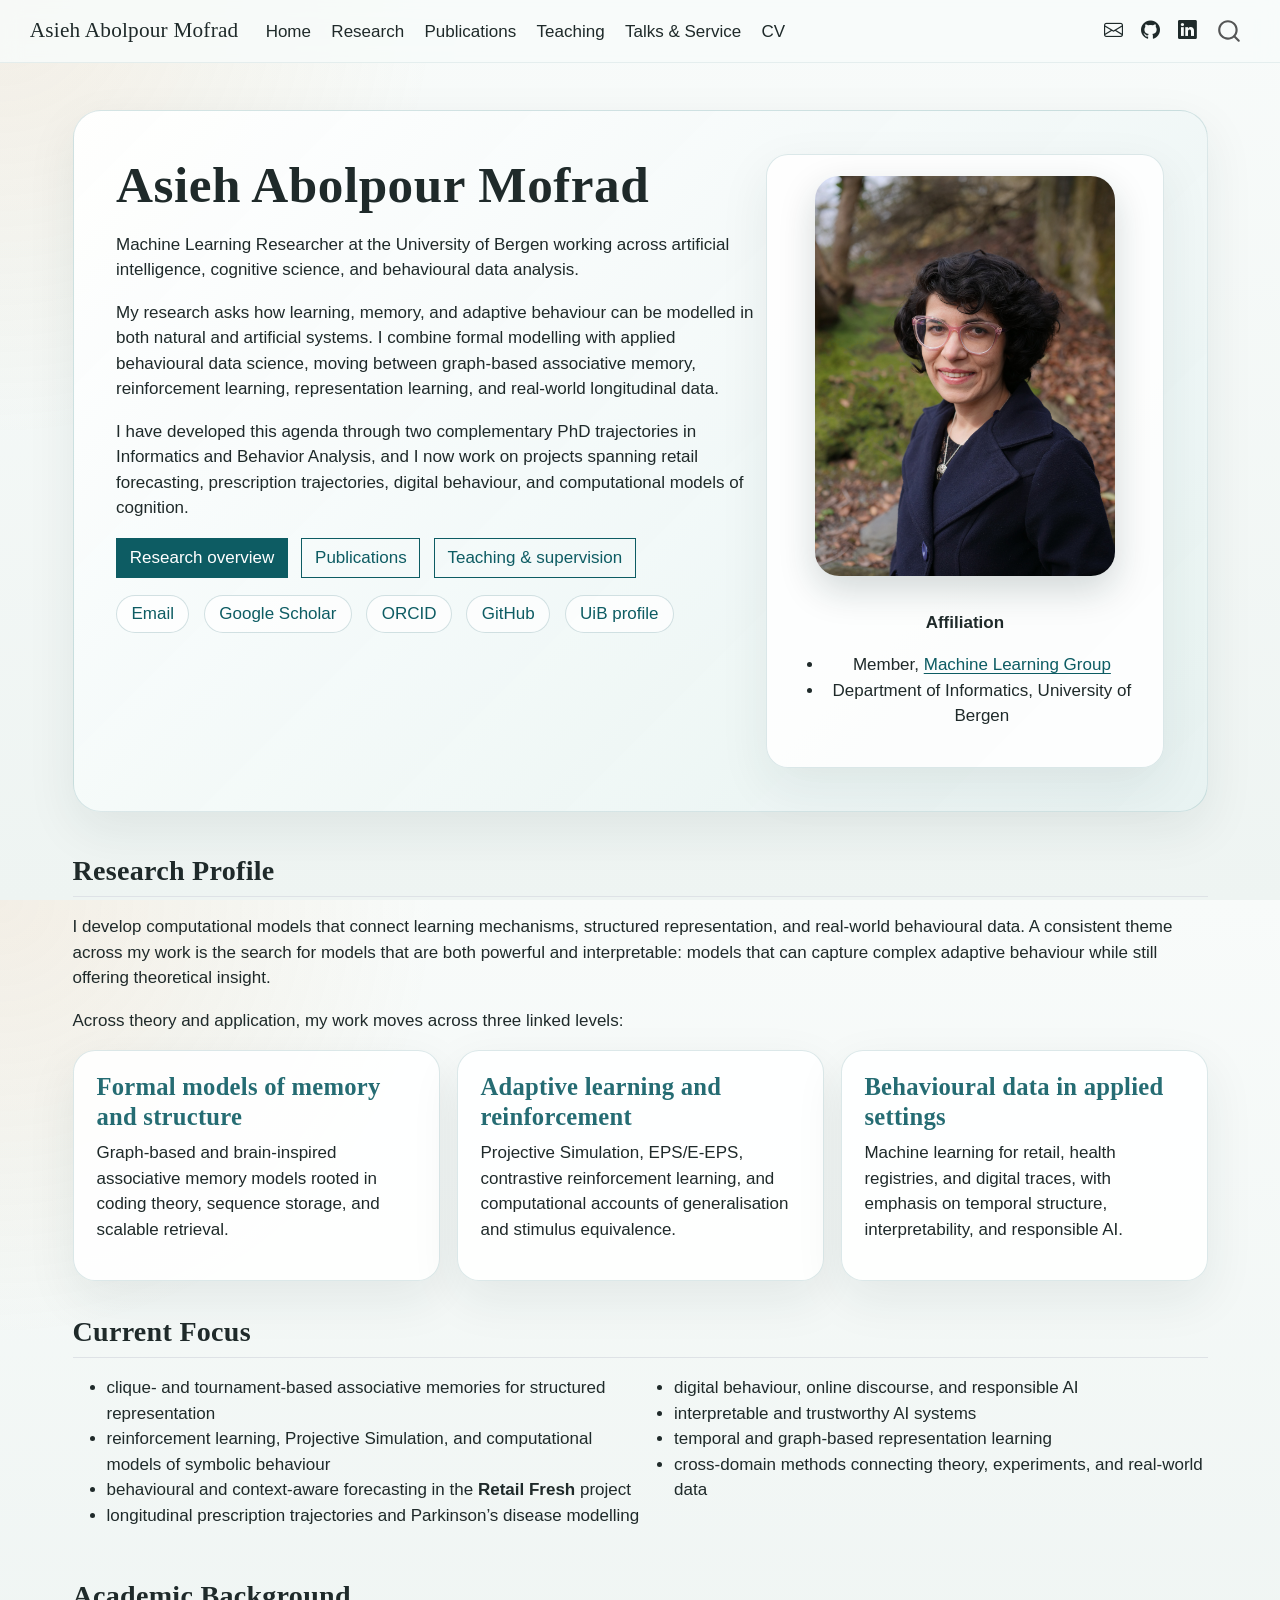
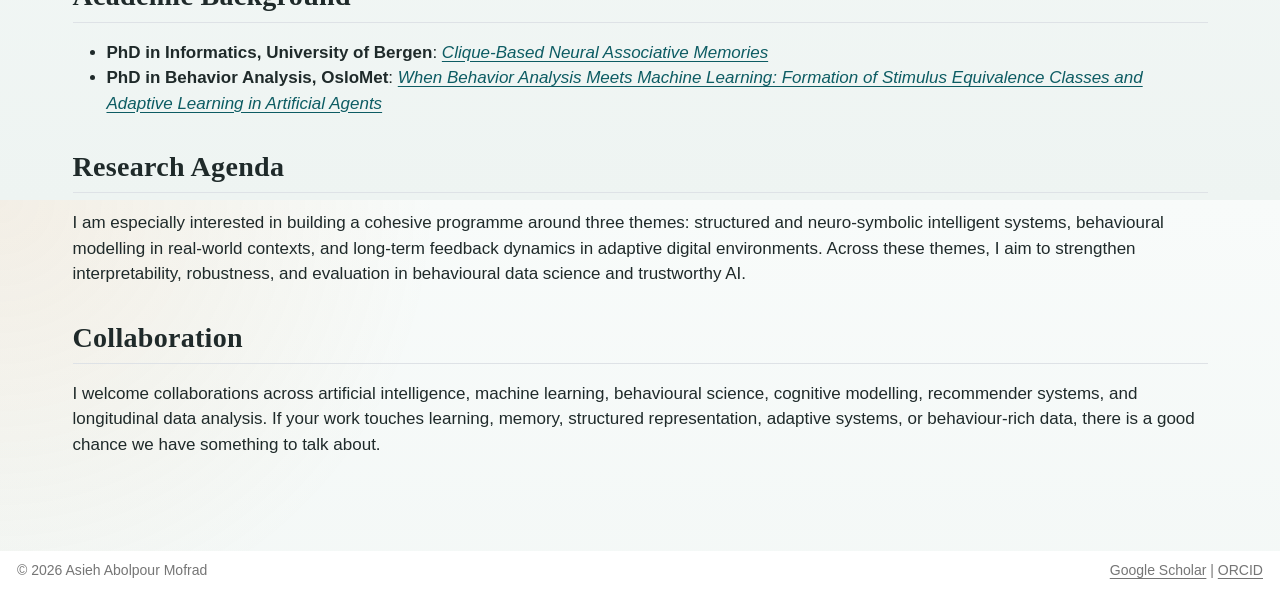
==== docs/index.html @ e73113cb "Initial academic website" ====
<!DOCTYPE html>
<html xmlns="http://www.w3.org/1999/xhtml" lang="en" xml:lang="en"><head>

<meta charset="utf-8">
<meta name="generator" content="quarto-1.6.42">

<meta name="viewport" content="width=device-width, initial-scale=1.0, user-scalable=yes">


<title>Home – Asieh Abolpour Mofrad</title>
<style>
code{white-space: pre-wrap;}
span.smallcaps{font-variant: small-caps;}
div.columns{display: flex; gap: min(4vw, 1.5em);}
div.column{flex: auto; overflow-x: auto;}
div.hanging-indent{margin-left: 1.5em; text-indent: -1.5em;}
ul.task-list{list-style: none;}
ul.task-list li input[type="checkbox"] {
  width: 0.8em;
  margin: 0 0.8em 0.2em -1em; /* quarto-specific, see https://github.com/quarto-dev/quarto-cli/issues/4556 */ 
  vertical-align: middle;
}
</style>


<script src="site_libs/quarto-nav/quarto-nav.js"></script>
<script src="site_libs/clipboard/clipboard.min.js"></script>
<script src="site_libs/quarto-search/autocomplete.umd.js"></script>
<script src="site_libs/quarto-search/fuse.min.js"></script>
<script src="site_libs/quarto-search/quarto-search.js"></script>
<meta name="quarto:offset" content="./">
<script src="site_libs/quarto-html/quarto.js"></script>
<script src="site_libs/quarto-html/popper.min.js"></script>
<script src="site_libs/quarto-html/tippy.umd.min.js"></script>
<script src="site_libs/quarto-html/anchor.min.js"></script>
<link href="site_libs/quarto-html/tippy.css" rel="stylesheet">
<link href="site_libs/quarto-html/quarto-syntax-highlighting-2f5df379a58b258e96c21c0638c20c03.css" rel="stylesheet" id="quarto-text-highlighting-styles">
<script src="site_libs/bootstrap/bootstrap.min.js"></script>
<link href="site_libs/bootstrap/bootstrap-icons.css" rel="stylesheet">
<link href="site_libs/bootstrap/bootstrap-3fe18f0901a84dd8040ed407cdcc5acb.min.css" rel="stylesheet" append-hash="true" id="quarto-bootstrap" data-mode="light">
<script id="quarto-search-options" type="application/json">{
  "location": "navbar",
  "copy-button": false,
  "collapse-after": 3,
  "panel-placement": "end",
  "type": "overlay",
  "limit": 50,
  "keyboard-shortcut": [
    "f",
    "/",
    "s"
  ],
  "show-item-context": false,
  "language": {
    "search-no-results-text": "No results",
    "search-matching-documents-text": "matching documents",
    "search-copy-link-title": "Copy link to search",
    "search-hide-matches-text": "Hide additional matches",
    "search-more-match-text": "more match in this document",
    "search-more-matches-text": "more matches in this document",
    "search-clear-button-title": "Clear",
    "search-text-placeholder": "",
    "search-detached-cancel-button-title": "Cancel",
    "search-submit-button-title": "Submit",
    "search-label": "Search"
  }
}</script>
<style>html{ scroll-behavior: smooth; }</style>


<link rel="stylesheet" href="styles.css">
</head>

<body class="nav-fixed landing-page">

<div id="quarto-search-results"></div>
  <header id="quarto-header" class="headroom fixed-top">
    <nav class="navbar navbar-expand-lg " data-bs-theme="dark">
      <div class="navbar-container container-fluid">
      <div class="navbar-brand-container mx-auto">
    <a class="navbar-brand" href="./index.html">
    <span class="navbar-title">Asieh Abolpour Mofrad</span>
    </a>
  </div>
            <div id="quarto-search" class="" title="Search"></div>
          <button class="navbar-toggler" type="button" data-bs-toggle="collapse" data-bs-target="#navbarCollapse" aria-controls="navbarCollapse" role="menu" aria-expanded="false" aria-label="Toggle navigation" onclick="if (window.quartoToggleHeadroom) { window.quartoToggleHeadroom(); }">
  <span class="navbar-toggler-icon"></span>
</button>
          <div class="collapse navbar-collapse" id="navbarCollapse">
            <ul class="navbar-nav navbar-nav-scroll me-auto">
  <li class="nav-item">
    <a class="nav-link active" href="./index.html" aria-current="page"> 
<span class="menu-text">Home</span></a>
  </li>  
  <li class="nav-item">
    <a class="nav-link" href="./projects.html"> 
<span class="menu-text">Research</span></a>
  </li>  
  <li class="nav-item">
    <a class="nav-link" href="./publications.html"> 
<span class="menu-text">Publications</span></a>
  </li>  
  <li class="nav-item">
    <a class="nav-link" href="./teaching.html"> 
<span class="menu-text">Teaching</span></a>
  </li>  
  <li class="nav-item">
    <a class="nav-link" href="./talks.html"> 
<span class="menu-text">Talks &amp; Service</span></a>
  </li>  
  <li class="nav-item">
    <a class="nav-link" href="./CV.pdf"> 
<span class="menu-text">CV</span></a>
  </li>  
</ul>
            <ul class="navbar-nav navbar-nav-scroll ms-auto">
  <li class="nav-item compact">
    <a class="nav-link" href="mailto:asieh.mofrad@uib.no"> <i class="bi bi-envelope" role="img" aria-label="Email">
</i> 
<span class="menu-text"></span></a>
  </li>  
  <li class="nav-item compact">
    <a class="nav-link" href="https://github.com/Asieh-A-Mofrad"> <i class="bi bi-github" role="img" aria-label="GitHub">
</i> 
<span class="menu-text"></span></a>
  </li>  
  <li class="nav-item compact">
    <a class="nav-link" href="https://www.linkedin.com/in/asieh-abolpour-mofrad-98ba8174"> <i class="bi bi-linkedin" role="img" aria-label="LinkedIn">
</i> 
<span class="menu-text"></span></a>
  </li>  
</ul>
          </div> <!-- /navcollapse -->
            <div class="quarto-navbar-tools">
</div>
      </div> <!-- /container-fluid -->
    </nav>
</header>
<!-- content -->
<div id="quarto-content" class="quarto-container page-columns page-rows-contents page-layout-full page-navbar">
<!-- sidebar -->
<!-- margin-sidebar -->
    
<!-- main -->
<main class="content column-page" id="quarto-document-content"><header id="title-block-header" class="quarto-title-block"><h1 class="title display-7">Home</h1></header>

<header id="title-block-header">


</header>


<div class="hero-banner">
<div class="columns v-center">
<div class="column" style="width:62%;">
<section id="asieh-abolpour-mofrad" class="level1">
<h1>Asieh Abolpour Mofrad</h1>
<p>Machine Learning Researcher at the University of Bergen working across artificial intelligence, cognitive science, and behavioural data analysis.</p>
<p>My research asks how learning, memory, and adaptive behaviour can be modelled in both natural and artificial systems. I combine formal modelling with applied behavioural data science, moving between graph-based associative memory, reinforcement learning, representation learning, and real-world longitudinal data.</p>
<p>I have developed this agenda through two complementary PhD trajectories in Informatics and Behavior Analysis, and I now work on projects spanning retail forecasting, prescription trajectories, digital behaviour, and computational models of cognition.</p>
<p><a href="./projects.html" class="btn btn-primary me-2">Research overview</a> <a href="./publications.html" class="btn btn-outline-primary me-2">Publications</a> <a href="./teaching.html" class="btn btn-outline-primary">Teaching &amp; supervision</a></p>
<div class="pill-links">
<p><a href="mailto:asieh.mofrad@uib.no">Email</a> <a href="https://scholar.google.co.uk/citations?user=jusB1uwAAAAJ">Google Scholar</a> <a href="https://orcid.org/0000-0002-2148-3756">ORCID</a> <a href="https://github.com/Asieh-A-Mofrad">GitHub</a> <a href="https://www.uib.no/en/find-employees/asieh.abolpour-mofrad">UiB profile</a></p>
</div>
</section>
</div><div class="column" style="width:38%;">
<div class="profile-panel">
<p><img src="images/asieh-pic.jpg" class="profile-image img-fluid" alt="Portrait of Asieh Abolpour Mofrad"></p>
<p><strong>Affiliation</strong></p>
<ul>
<li>Member, <a href="https://www.uib.no/en/rg/ml/130730/machine-learning-group">Machine Learning Group</a></li>
<li>Department of Informatics, University of Bergen</li>
</ul>
</div>
</div>
</div>
</div>
<section id="research-profile" class="level2">
<h2 class="anchored" data-anchor-id="research-profile">Research Profile</h2>
<p>I develop computational models that connect learning mechanisms, structured representation, and real-world behavioural data. A consistent theme across my work is the search for models that are both powerful and interpretable: models that can capture complex adaptive behaviour while still offering theoretical insight.</p>
<p>Across theory and application, my work moves across three linked levels:</p>
<div class="card-grid">
<section id="formal-models-of-memory-and-structure" class="level3 feature-card">
<h3 class="anchored" data-anchor-id="formal-models-of-memory-and-structure">Formal models of memory and structure</h3>
<p>Graph-based and brain-inspired associative memory models rooted in coding theory, sequence storage, and scalable retrieval.</p>
</section>
<section id="adaptive-learning-and-reinforcement" class="level3 feature-card">
<h3 class="anchored" data-anchor-id="adaptive-learning-and-reinforcement">Adaptive learning and reinforcement</h3>
<p>Projective Simulation, EPS/E-EPS, contrastive reinforcement learning, and computational accounts of generalisation and stimulus equivalence.</p>
</section>
<section id="behavioural-data-in-applied-settings" class="level3 feature-card">
<h3 class="anchored" data-anchor-id="behavioural-data-in-applied-settings">Behavioural data in applied settings</h3>
<p>Machine learning for retail, health registries, and digital traces, with emphasis on temporal structure, interpretability, and responsible AI.</p>
</section>
</div>
</section>
<section id="current-focus" class="level2">
<h2 class="anchored" data-anchor-id="current-focus">Current Focus</h2>
<div class="columns">
<div class="column" style="width:50%;">
<ul>
<li>clique- and tournament-based associative memories for structured representation</li>
<li>reinforcement learning, Projective Simulation, and computational models of symbolic behaviour</li>
<li>behavioural and context-aware forecasting in the <strong>Retail Fresh</strong> project</li>
<li>longitudinal prescription trajectories and Parkinson’s disease modelling</li>
</ul>
</div><div class="column" style="width:50%;">
<ul>
<li>digital behaviour, online discourse, and responsible AI</li>
<li>interpretable and trustworthy AI systems</li>
<li>temporal and graph-based representation learning</li>
<li>cross-domain methods connecting theory, experiments, and real-world data</li>
</ul>
</div>
</div>
</section>
<section id="academic-background" class="level2">
<h2 class="anchored" data-anchor-id="academic-background">Academic Background</h2>
<ul>
<li><strong>PhD in Informatics, University of Bergen</strong>: <a href="https://nva.sikt.no/registration/0198f0f4cb85-7e3bd036-5d34-433f-a86c-7c8fcb52f95b"><em>Clique-Based Neural Associative Memories</em></a></li>
<li><strong>PhD in Behavior Analysis, OsloMet</strong>: <a href="https://skriftserien.oslomet.no/skriftserien/article/view/723"><em>When Behavior Analysis Meets Machine Learning: Formation of Stimulus Equivalence Classes and Adaptive Learning in Artificial Agents</em></a></li>
</ul>
</section>
<section id="research-agenda" class="level2">
<h2 class="anchored" data-anchor-id="research-agenda">Research Agenda</h2>
<p>I am especially interested in building a cohesive programme around three themes: structured and neuro-symbolic intelligent systems, behavioural modelling in real-world contexts, and long-term feedback dynamics in adaptive digital environments. Across these themes, I aim to strengthen interpretability, robustness, and evaluation in behavioural data science and trustworthy AI.</p>
</section>
<section id="collaboration" class="level2">
<h2 class="anchored" data-anchor-id="collaboration">Collaboration</h2>
<p>I welcome collaborations across artificial intelligence, machine learning, behavioural science, cognitive modelling, recommender systems, and longitudinal data analysis. If your work touches learning, memory, structured representation, adaptive systems, or behaviour-rich data, there is a good chance we have something to talk about.</p>


</section>

</main> <!-- /main -->
<script id="quarto-html-after-body" type="application/javascript">
window.document.addEventListener("DOMContentLoaded", function (event) {
  const toggleBodyColorMode = (bsSheetEl) => {
    const mode = bsSheetEl.getAttribute("data-mode");
    const bodyEl = window.document.querySelector("body");
    if (mode === "dark") {
      bodyEl.classList.add("quarto-dark");
      bodyEl.classList.remove("quarto-light");
    } else {
      bodyEl.classList.add("quarto-light");
      bodyEl.classList.remove("quarto-dark");
    }
  }
  const toggleBodyColorPrimary = () => {
    const bsSheetEl = window.document.querySelector("link#quarto-bootstrap");
    if (bsSheetEl) {
      toggleBodyColorMode(bsSheetEl);
    }
  }
  toggleBodyColorPrimary();  
  const icon = "";
  const anchorJS = new window.AnchorJS();
  anchorJS.options = {
    placement: 'right',
    icon: icon
  };
  anchorJS.add('.anchored');
  const isCodeAnnotation = (el) => {
    for (const clz of el.classList) {
      if (clz.startsWith('code-annotation-')) {                     
        return true;
      }
    }
    return false;
  }
  const onCopySuccess = function(e) {
    // button target
    const button = e.trigger;
    // don't keep focus
    button.blur();
    // flash "checked"
    button.classList.add('code-copy-button-checked');
    var currentTitle = button.getAttribute("title");
    button.setAttribute("title", "Copied!");
    let tooltip;
    if (window.bootstrap) {
      button.setAttribute("data-bs-toggle", "tooltip");
      button.setAttribute("data-bs-placement", "left");
      button.setAttribute("data-bs-title", "Copied!");
      tooltip = new bootstrap.Tooltip(button, 
        { trigger: "manual", 
          customClass: "code-copy-button-tooltip",
          offset: [0, -8]});
      tooltip.show();    
    }
    setTimeout(function() {
      if (tooltip) {
        tooltip.hide();
        button.removeAttribute("data-bs-title");
        button.removeAttribute("data-bs-toggle");
        button.removeAttribute("data-bs-placement");
      }
      button.setAttribute("title", currentTitle);
      button.classList.remove('code-copy-button-checked');
    }, 1000);
    // clear code selection
    e.clearSelection();
  }
  const getTextToCopy = function(trigger) {
      const codeEl = trigger.previousElementSibling.cloneNode(true);
      for (const childEl of codeEl.children) {
        if (isCodeAnnotation(childEl)) {
          childEl.remove();
        }
      }
      return codeEl.innerText;
  }
  const clipboard = new window.ClipboardJS('.code-copy-button:not([data-in-quarto-modal])', {
    text: getTextToCopy
  });
  clipboard.on('success', onCopySuccess);
  if (window.document.getElementById('quarto-embedded-source-code-modal')) {
    const clipboardModal = new window.ClipboardJS('.code-copy-button[data-in-quarto-modal]', {
      text: getTextToCopy,
      container: window.document.getElementById('quarto-embedded-source-code-modal')
    });
    clipboardModal.on('success', onCopySuccess);
  }
    var localhostRegex = new RegExp(/^(?:http|https):\/\/localhost\:?[0-9]*\//);
    var mailtoRegex = new RegExp(/^mailto:/);
      var filterRegex = new RegExp('/' + window.location.host + '/');
    var isInternal = (href) => {
        return filterRegex.test(href) || localhostRegex.test(href) || mailtoRegex.test(href);
    }
    // Inspect non-navigation links and adorn them if external
 	var links = window.document.querySelectorAll('a[href]:not(.nav-link):not(.navbar-brand):not(.toc-action):not(.sidebar-link):not(.sidebar-item-toggle):not(.pagination-link):not(.no-external):not([aria-hidden]):not(.dropdown-item):not(.quarto-navigation-tool):not(.about-link)');
    for (var i=0; i<links.length; i++) {
      const link = links[i];
      if (!isInternal(link.href)) {
        // undo the damage that might have been done by quarto-nav.js in the case of
        // links that we want to consider external
        if (link.dataset.originalHref !== undefined) {
          link.href = link.dataset.originalHref;
        }
      }
    }
  function tippyHover(el, contentFn, onTriggerFn, onUntriggerFn) {
    const config = {
      allowHTML: true,
      maxWidth: 500,
      delay: 100,
      arrow: false,
      appendTo: function(el) {
          return el.parentElement;
      },
      interactive: true,
      interactiveBorder: 10,
      theme: 'quarto',
      placement: 'bottom-start',
    };
    if (contentFn) {
      config.content = contentFn;
    }
    if (onTriggerFn) {
      config.onTrigger = onTriggerFn;
    }
    if (onUntriggerFn) {
      config.onUntrigger = onUntriggerFn;
    }
    window.tippy(el, config); 
  }
  const noterefs = window.document.querySelectorAll('a[role="doc-noteref"]');
  for (var i=0; i<noterefs.length; i++) {
    const ref = noterefs[i];
    tippyHover(ref, function() {
      // use id or data attribute instead here
      let href = ref.getAttribute('data-footnote-href') || ref.getAttribute('href');
      try { href = new URL(href).hash; } catch {}
      const id = href.replace(/^#\/?/, "");
      const note = window.document.getElementById(id);
      if (note) {
        return note.innerHTML;
      } else {
        return "";
      }
    });
  }
  const xrefs = window.document.querySelectorAll('a.quarto-xref');
  const processXRef = (id, note) => {
    // Strip column container classes
    const stripColumnClz = (el) => {
      el.classList.remove("page-full", "page-columns");
      if (el.children) {
        for (const child of el.children) {
          stripColumnClz(child);
        }
      }
    }
    stripColumnClz(note)
    if (id === null || id.startsWith('sec-')) {
      // Special case sections, only their first couple elements
      const container = document.createElement("div");
      if (note.children && note.children.length > 2) {
        container.appendChild(note.children[0].cloneNode(true));
        for (let i = 1; i < note.children.length; i++) {
          const child = note.children[i];
          if (child.tagName === "P" && child.innerText === "") {
            continue;
          } else {
            container.appendChild(child.cloneNode(true));
            break;
          }
        }
        if (window.Quarto?.typesetMath) {
          window.Quarto.typesetMath(container);
        }
        return container.innerHTML
      } else {
        if (window.Quarto?.typesetMath) {
          window.Quarto.typesetMath(note);
        }
        return note.innerHTML;
      }
    } else {
      // Remove any anchor links if they are present
      const anchorLink = note.querySelector('a.anchorjs-link');
      if (anchorLink) {
        anchorLink.remove();
      }
      if (window.Quarto?.typesetMath) {
        window.Quarto.typesetMath(note);
      }
      if (note.classList.contains("callout")) {
        return note.outerHTML;
      } else {
        return note.innerHTML;
      }
    }
  }
  for (var i=0; i<xrefs.length; i++) {
    const xref = xrefs[i];
    tippyHover(xref, undefined, function(instance) {
      instance.disable();
      let url = xref.getAttribute('href');
      let hash = undefined; 
      if (url.startsWith('#')) {
        hash = url;
      } else {
        try { hash = new URL(url).hash; } catch {}
      }
      if (hash) {
        const id = hash.replace(/^#\/?/, "");
        const note = window.document.getElementById(id);
        if (note !== null) {
          try {
            const html = processXRef(id, note.cloneNode(true));
            instance.setContent(html);
          } finally {
            instance.enable();
            instance.show();
          }
        } else {
          // See if we can fetch this
          fetch(url.split('#')[0])
          .then(res => res.text())
          .then(html => {
            const parser = new DOMParser();
            const htmlDoc = parser.parseFromString(html, "text/html");
            const note = htmlDoc.getElementById(id);
            if (note !== null) {
              const html = processXRef(id, note);
              instance.setContent(html);
            } 
          }).finally(() => {
            instance.enable();
            instance.show();
          });
        }
      } else {
        // See if we can fetch a full url (with no hash to target)
        // This is a special case and we should probably do some content thinning / targeting
        fetch(url)
        .then(res => res.text())
        .then(html => {
          const parser = new DOMParser();
          const htmlDoc = parser.parseFromString(html, "text/html");
          const note = htmlDoc.querySelector('main.content');
          if (note !== null) {
            // This should only happen for chapter cross references
            // (since there is no id in the URL)
            // remove the first header
            if (note.children.length > 0 && note.children[0].tagName === "HEADER") {
              note.children[0].remove();
            }
            const html = processXRef(null, note);
            instance.setContent(html);
          } 
        }).finally(() => {
          instance.enable();
          instance.show();
        });
      }
    }, function(instance) {
    });
  }
      let selectedAnnoteEl;
      const selectorForAnnotation = ( cell, annotation) => {
        let cellAttr = 'data-code-cell="' + cell + '"';
        let lineAttr = 'data-code-annotation="' +  annotation + '"';
        const selector = 'span[' + cellAttr + '][' + lineAttr + ']';
        return selector;
      }
      const selectCodeLines = (annoteEl) => {
        const doc = window.document;
        const targetCell = annoteEl.getAttribute("data-target-cell");
        const targetAnnotation = annoteEl.getAttribute("data-target-annotation");
        const annoteSpan = window.document.querySelector(selectorForAnnotation(targetCell, targetAnnotation));
        const lines = annoteSpan.getAttribute("data-code-lines").split(",");
        const lineIds = lines.map((line) => {
          return targetCell + "-" + line;
        })
        let top = null;
        let height = null;
        let parent = null;
        if (lineIds.length > 0) {
            //compute the position of the single el (top and bottom and make a div)
            const el = window.document.getElementById(lineIds[0]);
            top = el.offsetTop;
            height = el.offsetHeight;
            parent = el.parentElement.parentElement;
          if (lineIds.length > 1) {
            const lastEl = window.document.getElementById(lineIds[lineIds.length - 1]);
            const bottom = lastEl.offsetTop + lastEl.offsetHeight;
            height = bottom - top;
          }
          if (top !== null && height !== null && parent !== null) {
            // cook up a div (if necessary) and position it 
            let div = window.document.getElementById("code-annotation-line-highlight");
            if (div === null) {
              div = window.document.createElement("div");
              div.setAttribute("id", "code-annotation-line-highlight");
              div.style.position = 'absolute';
              parent.appendChild(div);
            }
            div.style.top = top - 2 + "px";
            div.style.height = height + 4 + "px";
            div.style.left = 0;
            let gutterDiv = window.document.getElementById("code-annotation-line-highlight-gutter");
            if (gutterDiv === null) {
              gutterDiv = window.document.createElement("div");
              gutterDiv.setAttribute("id", "code-annotation-line-highlight-gutter");
              gutterDiv.style.position = 'absolute';
              const codeCell = window.document.getElementById(targetCell);
              const gutter = codeCell.querySelector('.code-annotation-gutter');
              gutter.appendChild(gutterDiv);
            }
            gutterDiv.style.top = top - 2 + "px";
            gutterDiv.style.height = height + 4 + "px";
          }
          selectedAnnoteEl = annoteEl;
        }
      };
      const unselectCodeLines = () => {
        const elementsIds = ["code-annotation-line-highlight", "code-annotation-line-highlight-gutter"];
        elementsIds.forEach((elId) => {
          const div = window.document.getElementById(elId);
          if (div) {
            div.remove();
          }
        });
        selectedAnnoteEl = undefined;
      };
        // Handle positioning of the toggle
    window.addEventListener(
      "resize",
      throttle(() => {
        elRect = undefined;
        if (selectedAnnoteEl) {
          selectCodeLines(selectedAnnoteEl);
        }
      }, 10)
    );
    function throttle(fn, ms) {
    let throttle = false;
    let timer;
      return (...args) => {
        if(!throttle) { // first call gets through
            fn.apply(this, args);
            throttle = true;
        } else { // all the others get throttled
            if(timer) clearTimeout(timer); // cancel #2
            timer = setTimeout(() => {
              fn.apply(this, args);
              timer = throttle = false;
            }, ms);
        }
      };
    }
      // Attach click handler to the DT
      const annoteDls = window.document.querySelectorAll('dt[data-target-cell]');
      for (const annoteDlNode of annoteDls) {
        annoteDlNode.addEventListener('click', (event) => {
          const clickedEl = event.target;
          if (clickedEl !== selectedAnnoteEl) {
            unselectCodeLines();
            const activeEl = window.document.querySelector('dt[data-target-cell].code-annotation-active');
            if (activeEl) {
              activeEl.classList.remove('code-annotation-active');
            }
            selectCodeLines(clickedEl);
            clickedEl.classList.add('code-annotation-active');
          } else {
            // Unselect the line
            unselectCodeLines();
            clickedEl.classList.remove('code-annotation-active');
          }
        });
      }
  const findCites = (el) => {
    const parentEl = el.parentElement;
    if (parentEl) {
      const cites = parentEl.dataset.cites;
      if (cites) {
        return {
          el,
          cites: cites.split(' ')
        };
      } else {
        return findCites(el.parentElement)
      }
    } else {
      return undefined;
    }
  };
  var bibliorefs = window.document.querySelectorAll('a[role="doc-biblioref"]');
  for (var i=0; i<bibliorefs.length; i++) {
    const ref = bibliorefs[i];
    const citeInfo = findCites(ref);
    if (citeInfo) {
      tippyHover(citeInfo.el, function() {
        var popup = window.document.createElement('div');
        citeInfo.cites.forEach(function(cite) {
          var citeDiv = window.document.createElement('div');
          citeDiv.classList.add('hanging-indent');
          citeDiv.classList.add('csl-entry');
          var biblioDiv = window.document.getElementById('ref-' + cite);
          if (biblioDiv) {
            citeDiv.innerHTML = biblioDiv.innerHTML;
          }
          popup.appendChild(citeDiv);
        });
        return popup.innerHTML;
      });
    }
  }
});
</script>
</div> <!-- /content -->
<footer class="footer">
  <div class="nav-footer">
    <div class="nav-footer-left">
<p>© 2026 Asieh Abolpour Mofrad</p>
</div>   
    <div class="nav-footer-center">
      &nbsp;
    </div>
    <div class="nav-footer-right">
<p><a href="https://scholar.google.co.uk/citations?user=jusB1uwAAAAJ">Google Scholar</a> | <a href="https://orcid.org/0000-0002-2148-3756">ORCID</a></p>
</div>
  </div>
</footer>




<script src="site_libs/quarto-html/zenscroll-min.js"></script>
</body></html>
---- docs/site_libs/quarto-html/tippy.css ----
.tippy-box[data-animation=fade][data-state=hidden]{opacity:0}[data-tippy-root]{max-width:calc(100vw - 10px)}.tippy-box{position:relative;background-color:#333;color:#fff;border-radius:4px;font-size:14px;line-height:1.4;white-space:normal;outline:0;transition-property:transform,visibility,opacity}.tippy-box[data-placement^=top]>.tippy-arrow{bottom:0}.tippy-box[data-placement^=top]>.tippy-arrow:before{bottom:-7px;left:0;border-width:8px 8px 0;border-top-color:initial;transform-origin:center top}.tippy-box[data-placement^=bottom]>.tippy-arrow{top:0}.tippy-box[data-placement^=bottom]>.tippy-arrow:before{top:-7px;left:0;border-width:0 8px 8px;border-bottom-color:initial;transform-origin:center bottom}.tippy-box[data-placement^=left]>.tippy-arrow{right:0}.tippy-box[data-placement^=left]>.tippy-arrow:before{border-width:8px 0 8px 8px;border-left-color:initial;right:-7px;transform-origin:center left}.tippy-box[data-placement^=right]>.tippy-arrow{left:0}.tippy-box[data-placement^=right]>.tippy-arrow:before{left:-7px;border-width:8px 8px 8px 0;border-right-color:initial;transform-origin:center right}.tippy-box[data-inertia][data-state=visible]{transition-timing-function:cubic-bezier(.54,1.5,.38,1.11)}.tippy-arrow{width:16px;height:16px;color:#333}.tippy-arrow:before{content:"";position:absolute;border-color:transparent;border-style:solid}.tippy-content{position:relative;padding:5px 9px;z-index:1}
---- docs/site_libs/quarto-html/quarto-syntax-highlighting-2f5df379a58b258e96c21c0638c20c03.css ----
/* quarto syntax highlight colors */
:root {
  --quarto-hl-ot-color: #003B4F;
  --quarto-hl-at-color: #657422;
  --quarto-hl-ss-color: #20794D;
  --quarto-hl-an-color: #5E5E5E;
  --quarto-hl-fu-color: #4758AB;
  --quarto-hl-st-color: #20794D;
  --quarto-hl-cf-color: #003B4F;
  --quarto-hl-op-color: #5E5E5E;
  --quarto-hl-er-color: #AD0000;
  --quarto-hl-bn-color: #AD0000;
  --quarto-hl-al-color: #AD0000;
  --quarto-hl-va-color: #111111;
  --quarto-hl-bu-color: inherit;
  --quarto-hl-ex-color: inherit;
  --quarto-hl-pp-color: #AD0000;
  --quarto-hl-in-color: #5E5E5E;
  --quarto-hl-vs-color: #20794D;
  --quarto-hl-wa-color: #5E5E5E;
  --quarto-hl-do-color: #5E5E5E;
  --quarto-hl-im-color: #00769E;
  --quarto-hl-ch-color: #20794D;
  --quarto-hl-dt-color: #AD0000;
  --quarto-hl-fl-color: #AD0000;
  --quarto-hl-co-color: #5E5E5E;
  --quarto-hl-cv-color: #5E5E5E;
  --quarto-hl-cn-color: #8f5902;
  --quarto-hl-sc-color: #5E5E5E;
  --quarto-hl-dv-color: #AD0000;
  --quarto-hl-kw-color: #003B4F;
}

/* other quarto variables */
:root {
  --quarto-font-monospace: SFMono-Regular, Menlo, Monaco, Consolas, "Liberation Mono", "Courier New", monospace;
}

pre > code.sourceCode > span {
  color: #003B4F;
}

code span {
  color: #003B4F;
}

code.sourceCode > span {
  color: #003B4F;
}

div.sourceCode,
div.sourceCode pre.sourceCode {
  color: #003B4F;
}

code span.ot {
  color: #003B4F;
  font-style: inherit;
}

code span.at {
  color: #657422;
  font-style: inherit;
}

code span.ss {
  color: #20794D;
  font-style: inherit;
}

code span.an {
  color: #5E5E5E;
  font-style: inherit;
}

code span.fu {
  color: #4758AB;
  font-style: inherit;
}

code span.st {
  color: #20794D;
  font-style: inherit;
}

code span.cf {
  color: #003B4F;
  font-weight: bold;
  font-style: inherit;
}

code span.op {
  color: #5E5E5E;
  font-style: inherit;
}

code span.er {
  color: #AD0000;
  font-style: inherit;
}

code span.bn {
  color: #AD0000;
  font-style: inherit;
}

code span.al {
  color: #AD0000;
  font-style: inherit;
}

code span.va {
  color: #111111;
  font-style: inherit;
}

code span.bu {
  font-style: inherit;
}

code span.ex {
  font-style: inherit;
}

code span.pp {
  color: #AD0000;
  font-style: inherit;
}

code span.in {
  color: #5E5E5E;
  font-style: inherit;
}

code span.vs {
  color: #20794D;
  font-style: inherit;
}

code span.wa {
  color: #5E5E5E;
  font-style: italic;
}

code span.do {
  color: #5E5E5E;
  font-style: italic;
}

code span.im {
  color: #00769E;
  font-style: inherit;
}

code span.ch {
  color: #20794D;
  font-style: inherit;
}

code span.dt {
  color: #AD0000;
  font-style: inherit;
}

code span.fl {
  color: #AD0000;
  font-style: inherit;
}

code span.co {
  color: #5E5E5E;
  font-style: inherit;
}

code span.cv {
  color: #5E5E5E;
  font-style: italic;
}

code span.cn {
  color: #8f5902;
  font-style: inherit;
}

code span.sc {
  color: #5E5E5E;
  font-style: inherit;
}

code span.dv {
  color: #AD0000;
  font-style: inherit;
}

code span.kw {
  color: #003B4F;
  font-weight: bold;
  font-style: inherit;
}

.prevent-inlining {
  content: "</";
}

/*# sourceMappingURL=35eb38a806ee71ea6d2563be2308c832.css.map */
---- docs/styles.css ----
:root {
  --site-ink: #1f2a2a;
  --site-muted: #5a6767;
  --site-accent: #0d5c63;
  --site-accent-soft: #e6f2f1;
  --site-highlight: #c78b3b;
  --site-panel: rgba(255, 255, 255, 0.88);
  --site-border: rgba(13, 92, 99, 0.14);
  --site-shadow: 0 18px 50px rgba(20, 54, 56, 0.08);
  --heading-font: "Iowan Old Style", "Palatino Linotype", "Book Antiqua", Georgia, serif;
  --body-font: "Avenir Next", "Segoe UI", "Helvetica Neue", sans-serif;
}

body {
  color: var(--site-ink);
  background:
    radial-gradient(circle at top left, rgba(199, 139, 59, 0.11), transparent 28%),
    linear-gradient(180deg, #f8fbfa 0%, #eef4f2 100%);
  font-family: var(--body-font);
}

h1, h2, h3, h4, .navbar-title {
  font-family: var(--heading-font);
  letter-spacing: 0.01em;
}

.navbar {
  backdrop-filter: blur(10px);
  background-color: rgba(248, 251, 250, 0.88);
  border-bottom: 1px solid rgba(13, 92, 99, 0.08);
}

.navbar-brand,
.nav-link,
.menu-text {
  color: var(--site-ink) !important;
}

.hero-banner {
  margin: 0 0 2.5rem 0;
  padding: 2.5rem;
  border: 1px solid var(--site-border);
  border-radius: 28px;
  background: linear-gradient(135deg, rgba(255, 255, 255, 0.94), rgba(230, 242, 241, 0.9));
  box-shadow: var(--site-shadow);
}

.hero-banner h1 {
  margin-top: 0;
  font-size: clamp(2.4rem, 4vw, 3.8rem);
}

.profile-panel,
.feature-card {
  padding: 1.25rem 1.35rem;
  border: 1px solid var(--site-border);
  border-radius: 22px;
  background: var(--site-panel);
  box-shadow: var(--site-shadow);
}

.profile-panel {
  text-align: center;
}

.profile-image {
  width: min(100%, 300px);
  aspect-ratio: 3 / 4;
  object-fit: cover;
  border-radius: 24px;
  margin-bottom: 1rem;
  box-shadow: 0 14px 36px rgba(16, 45, 47, 0.18);
}

.card-grid {
  display: grid;
  grid-template-columns: repeat(auto-fit, minmax(220px, 1fr));
  gap: 1rem;
  margin: 1rem 0 1.8rem;
}

.feature-card h3 {
  margin-top: 0;
  color: var(--site-accent);
}

.pill-links {
  display: flex;
  flex-wrap: wrap;
  gap: 0.85rem;
  margin-top: 1rem;
}

.pill-links p {
  display: flex;
  flex-wrap: wrap;
  gap: 0.85rem;
  margin: 0;
}

.pill-links a {
  display: inline-flex;
  align-items: center;
  padding: 0.45rem 0.85rem;
  border: 1px solid rgba(13, 92, 99, 0.18);
  border-radius: 999px;
  background: rgba(255, 255, 255, 0.72);
  color: var(--site-accent);
  text-decoration: none;
  line-height: 1.2;
}

.pill-links a:hover {
  background: rgba(230, 242, 241, 0.95);
}

.quarto-title-banner {
  background: transparent;
}

.quarto-title-block .quarto-title-banner {
  padding-bottom: 0;
}

.landing-page #title-block-header.quarto-title-block {
  display: none;
}

.main-content {
  animation: rise-in 0.55s ease-out;
}

.btn-primary {
  background-color: var(--site-accent);
  border-color: var(--site-accent);
}

.btn-outline-primary {
  color: var(--site-accent);
  border-color: var(--site-accent);
}

.btn-outline-primary:hover,
.btn-primary:hover {
  background-color: #08474d;
  border-color: #08474d;
}

a {
  color: var(--site-accent);
}

.page-footer {
  border-top: 1px solid rgba(13, 92, 99, 0.08);
  background: rgba(248, 251, 250, 0.78);
}

@keyframes rise-in {
  from {
    opacity: 0;
    transform: translateY(8px);
  }

  to {
    opacity: 1;
    transform: translateY(0);
  }
}

@media (max-width: 768px) {
  .hero-banner {
    padding: 1.4rem;
    border-radius: 22px;
  }

  .profile-image {
    max-width: 240px;
  }
}
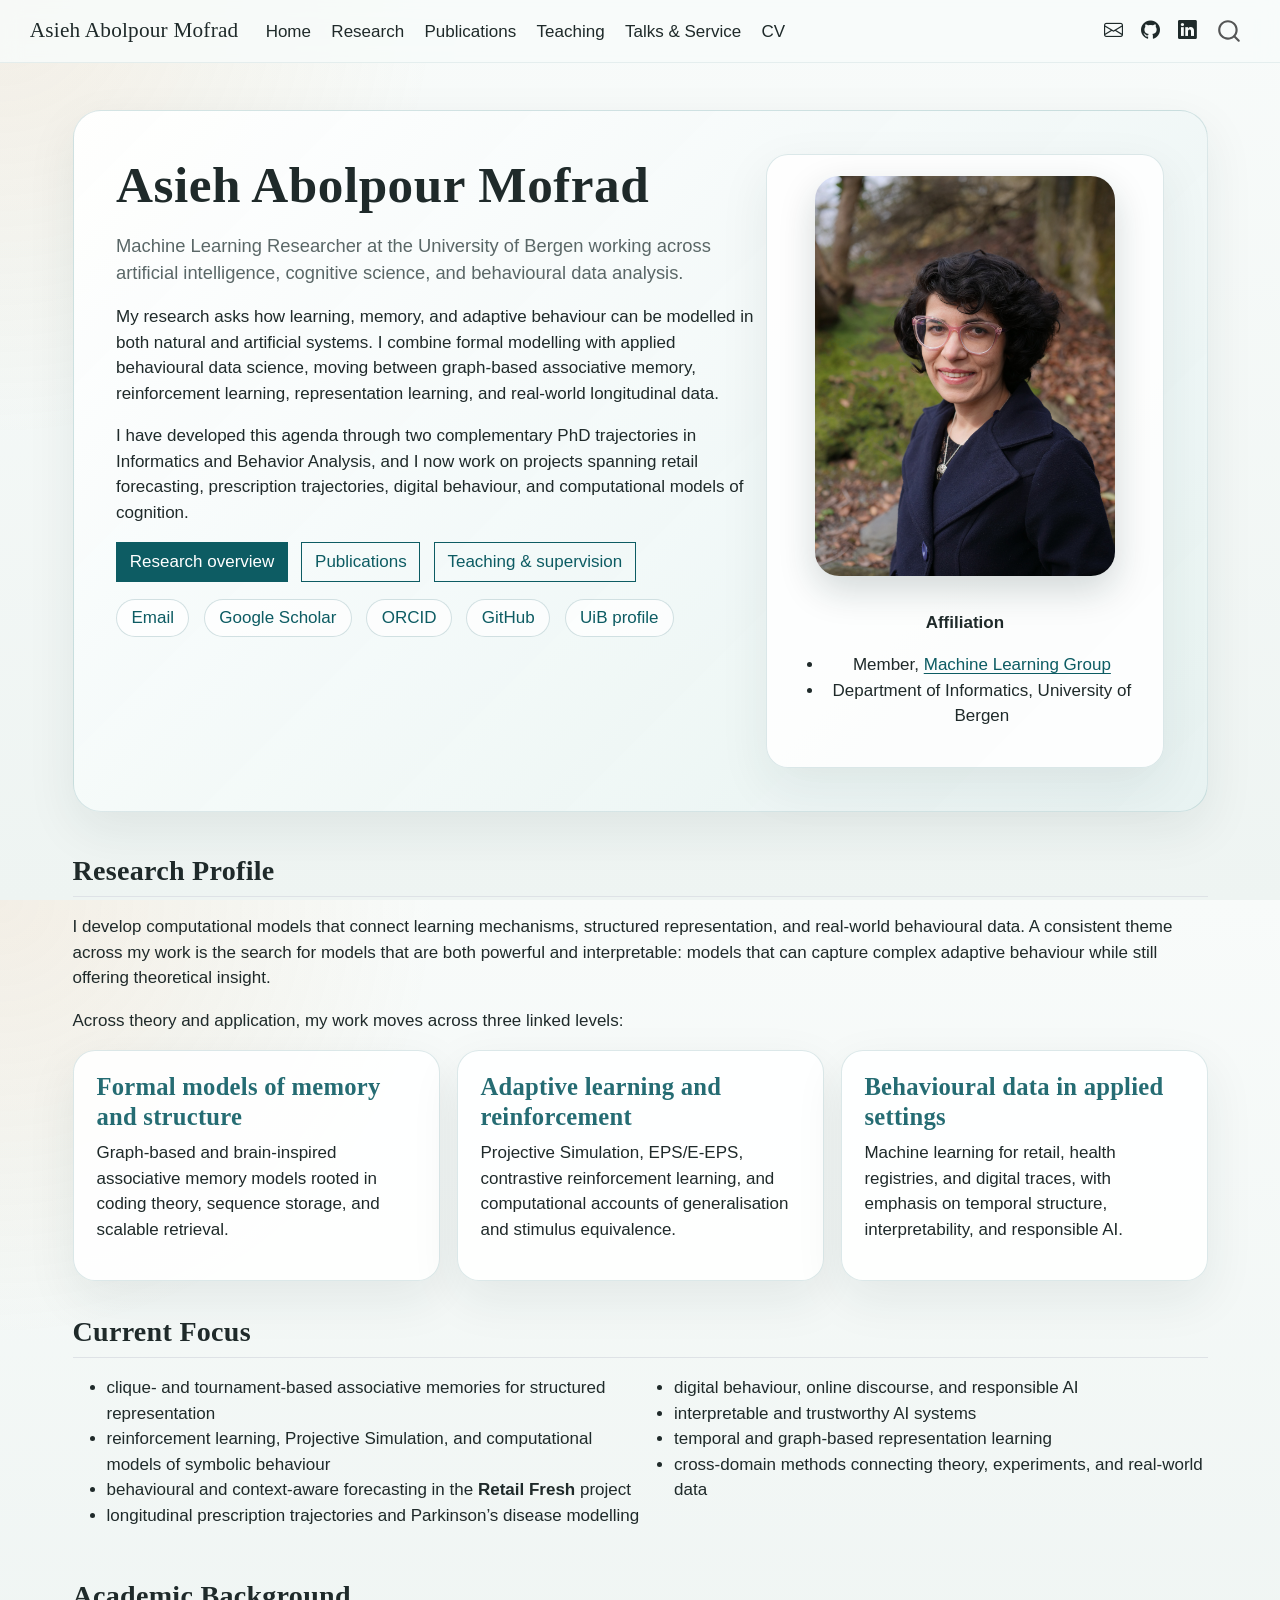
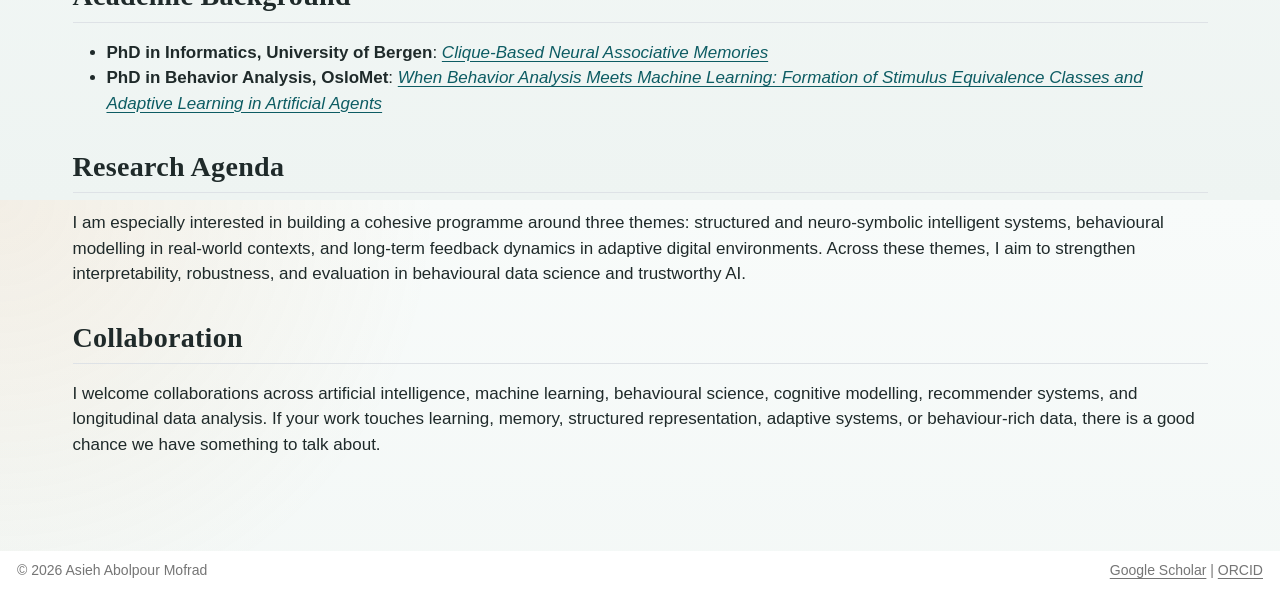
==== commit 03219f91: "Refine homepage intro for mobile" ====
--- a/docs/index.html
+++ b/docs/index.html
@@ -152,10 +152,12 @@
 
 <div class="hero-banner">
 <div class="columns v-center">
-<div class="column" style="width:62%;">
+<div class="column hero-summary" style="width:62%;">
 <section id="asieh-abolpour-mofrad" class="level1">
 <h1>Asieh Abolpour Mofrad</h1>
+<div class="hero-lead">
 <p>Machine Learning Researcher at the University of Bergen working across artificial intelligence, cognitive science, and behavioural data analysis.</p>
+</div>
 <p>My research asks how learning, memory, and adaptive behaviour can be modelled in both natural and artificial systems. I combine formal modelling with applied behavioural data science, moving between graph-based associative memory, reinforcement learning, representation learning, and real-world longitudinal data.</p>
 <p>I have developed this agenda through two complementary PhD trajectories in Informatics and Behavior Analysis, and I now work on projects spanning retail forecasting, prescription trajectories, digital behaviour, and computational models of cognition.</p>
 <p><a href="./projects.html" class="btn btn-primary me-2">Research overview</a> <a href="./publications.html" class="btn btn-outline-primary me-2">Publications</a> <a href="./teaching.html" class="btn btn-outline-primary">Teaching &amp; supervision</a></p>
@@ -163,7 +165,7 @@
 <p><a href="mailto:asieh.mofrad@uib.no">Email</a> <a href="https://scholar.google.co.uk/citations?user=jusB1uwAAAAJ">Google Scholar</a> <a href="https://orcid.org/0000-0002-2148-3756">ORCID</a> <a href="https://github.com/Asieh-A-Mofrad">GitHub</a> <a href="https://www.uib.no/en/find-employees/asieh.abolpour-mofrad">UiB profile</a></p>
 </div>
 </section>
-</div><div class="column" style="width:38%;">
+</div><div class="column hero-aside" style="width:38%;">
 <div class="profile-panel">
 <p><img src="images/asieh-pic.jpg" class="profile-image img-fluid" alt="Portrait of Asieh Abolpour Mofrad"></p>
 <p><strong>Affiliation</strong></p>
--- a/docs/styles.css
+++ b/docs/styles.css
@@ -50,6 +50,20 @@
   font-size: clamp(2.4rem, 4vw, 3.8rem);
 }
 
+.hero-lead {
+  font-size: 1.08rem;
+  color: var(--site-muted);
+  margin-bottom: 1rem;
+}
+
+.hero-summary {
+  order: 1;
+}
+
+.hero-aside {
+  order: 2;
+}
+
 .profile-panel,
 .feature-card {
   padding: 1.25rem 1.35rem;
@@ -168,11 +182,47 @@
 }
 
 @media (max-width: 768px) {
+  .columns {
+    flex-direction: column;
+    gap: 1rem;
+  }
+
+  .column {
+    width: 100% !important;
+  }
+
+  .hero-summary {
+    order: 2;
+  }
+
+  .hero-aside {
+    order: 1;
+  }
+
   .hero-banner {
     padding: 1.4rem;
     border-radius: 22px;
   }
 
+  .hero-banner h1 {
+    font-size: 2rem;
+  }
+
+  .btn,
+  .pill-links a {
+    width: 100%;
+    justify-content: center;
+  }
+
+  .pill-links p {
+    width: 100%;
+    flex-direction: column;
+  }
+
+  .card-grid {
+    grid-template-columns: 1fr;
+  }
+
   .profile-image {
     max-width: 240px;
   }
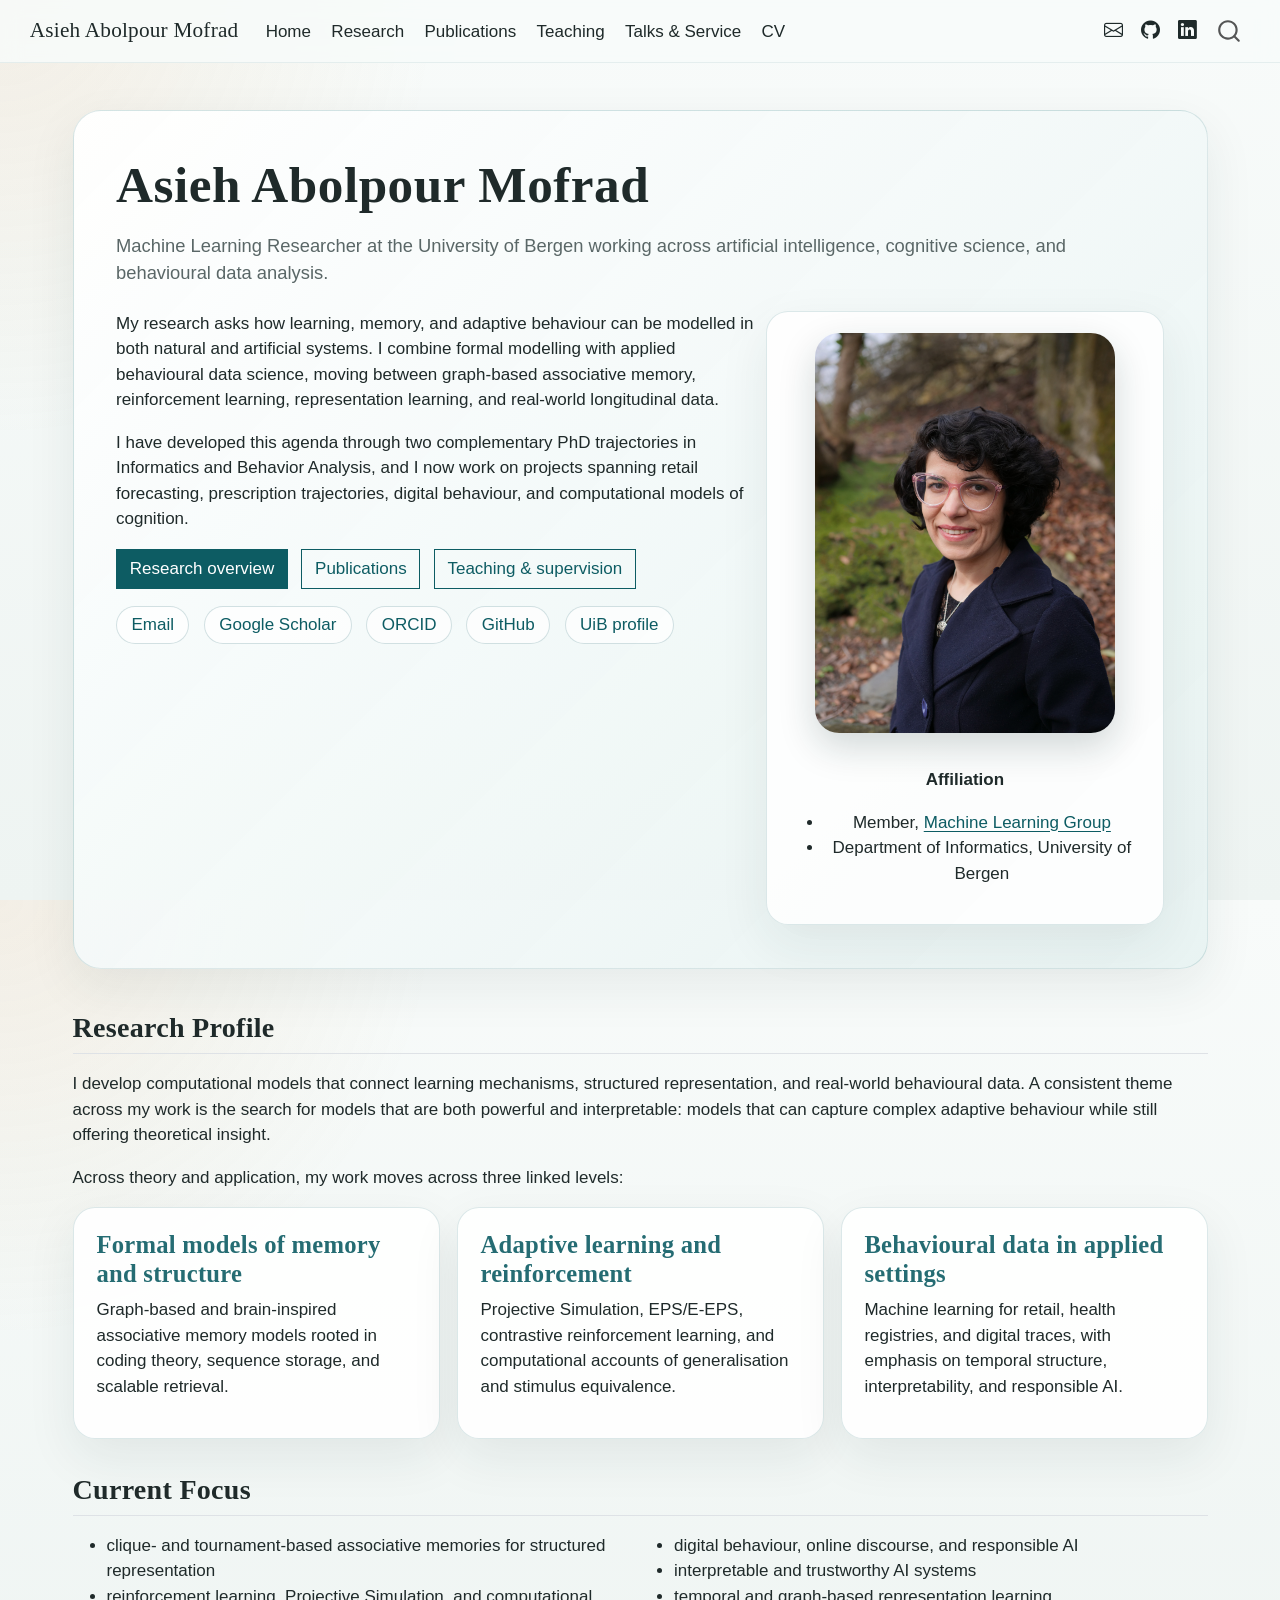
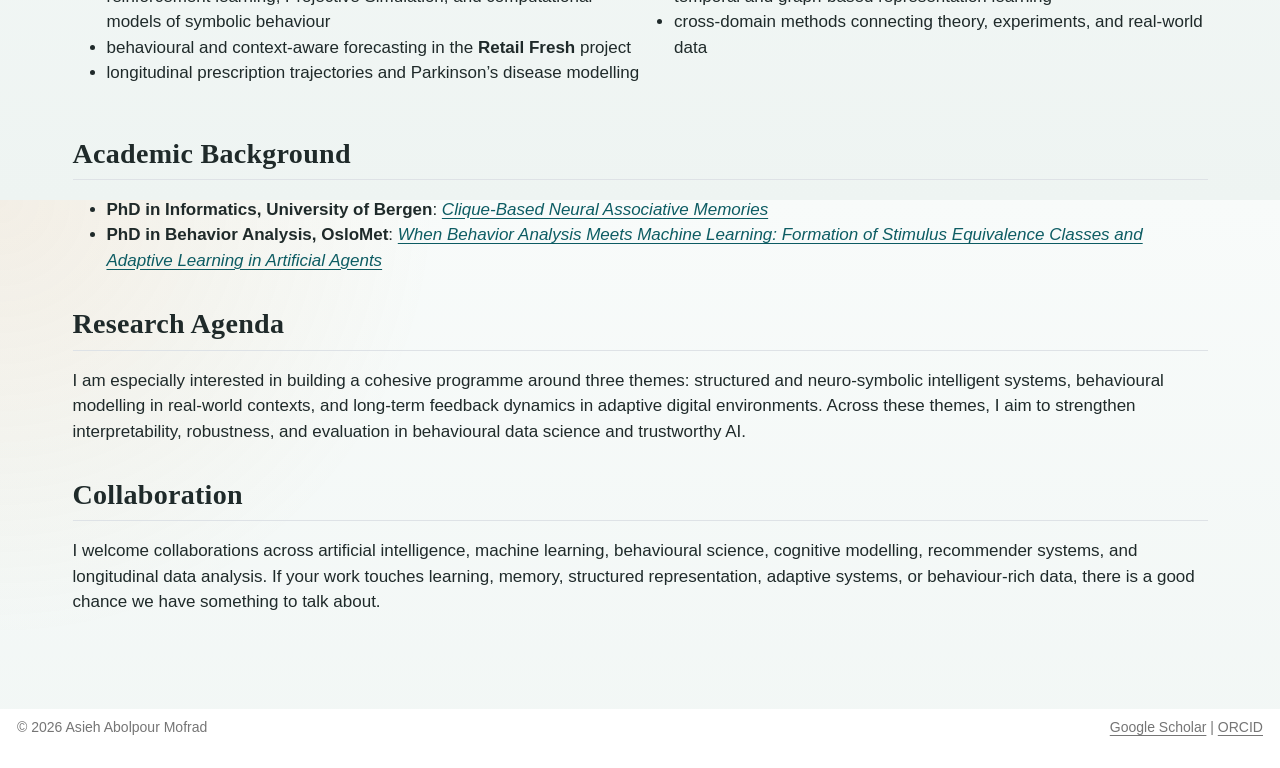
==== commit 43d9ef5c: "Restructure homepage hero for mobile" ====
--- a/docs/index.html
+++ b/docs/index.html
@@ -151,20 +151,20 @@
 
 
 <div class="hero-banner">
-<div class="columns v-center">
-<div class="column hero-summary" style="width:62%;">
-<section id="asieh-abolpour-mofrad" class="level1">
+<section id="asieh-abolpour-mofrad" class="level1 hero-heading">
 <h1>Asieh Abolpour Mofrad</h1>
 <div class="hero-lead">
 <p>Machine Learning Researcher at the University of Bergen working across artificial intelligence, cognitive science, and behavioural data analysis.</p>
 </div>
+</section>
+<div class="columns v-center">
+<div class="column hero-summary" style="width:62%;">
 <p>My research asks how learning, memory, and adaptive behaviour can be modelled in both natural and artificial systems. I combine formal modelling with applied behavioural data science, moving between graph-based associative memory, reinforcement learning, representation learning, and real-world longitudinal data.</p>
 <p>I have developed this agenda through two complementary PhD trajectories in Informatics and Behavior Analysis, and I now work on projects spanning retail forecasting, prescription trajectories, digital behaviour, and computational models of cognition.</p>
 <p><a href="./projects.html" class="btn btn-primary me-2">Research overview</a> <a href="./publications.html" class="btn btn-outline-primary me-2">Publications</a> <a href="./teaching.html" class="btn btn-outline-primary">Teaching &amp; supervision</a></p>
 <div class="pill-links">
 <p><a href="mailto:asieh.mofrad@uib.no">Email</a> <a href="https://scholar.google.co.uk/citations?user=jusB1uwAAAAJ">Google Scholar</a> <a href="https://orcid.org/0000-0002-2148-3756">ORCID</a> <a href="https://github.com/Asieh-A-Mofrad">GitHub</a> <a href="https://www.uib.no/en/find-employees/asieh.abolpour-mofrad">UiB profile</a></p>
 </div>
-</section>
 </div><div class="column hero-aside" style="width:38%;">
 <div class="profile-panel">
 <p><img src="images/asieh-pic.jpg" class="profile-image img-fluid" alt="Portrait of Asieh Abolpour Mofrad"></p>
--- a/docs/styles.css
+++ b/docs/styles.css
@@ -50,10 +50,14 @@
   font-size: clamp(2.4rem, 4vw, 3.8rem);
 }
 
+.hero-heading {
+  margin-bottom: 1.4rem;
+}
+
 .hero-lead {
   font-size: 1.08rem;
   color: var(--site-muted);
-  margin-bottom: 1rem;
+  margin-bottom: 0;
 }
 
 .hero-summary {
@@ -208,6 +212,11 @@
     font-size: 2rem;
   }
 
+  .hero-heading {
+    text-align: center;
+    margin-bottom: 1rem;
+  }
+
   .btn,
   .pill-links a {
     width: 100%;
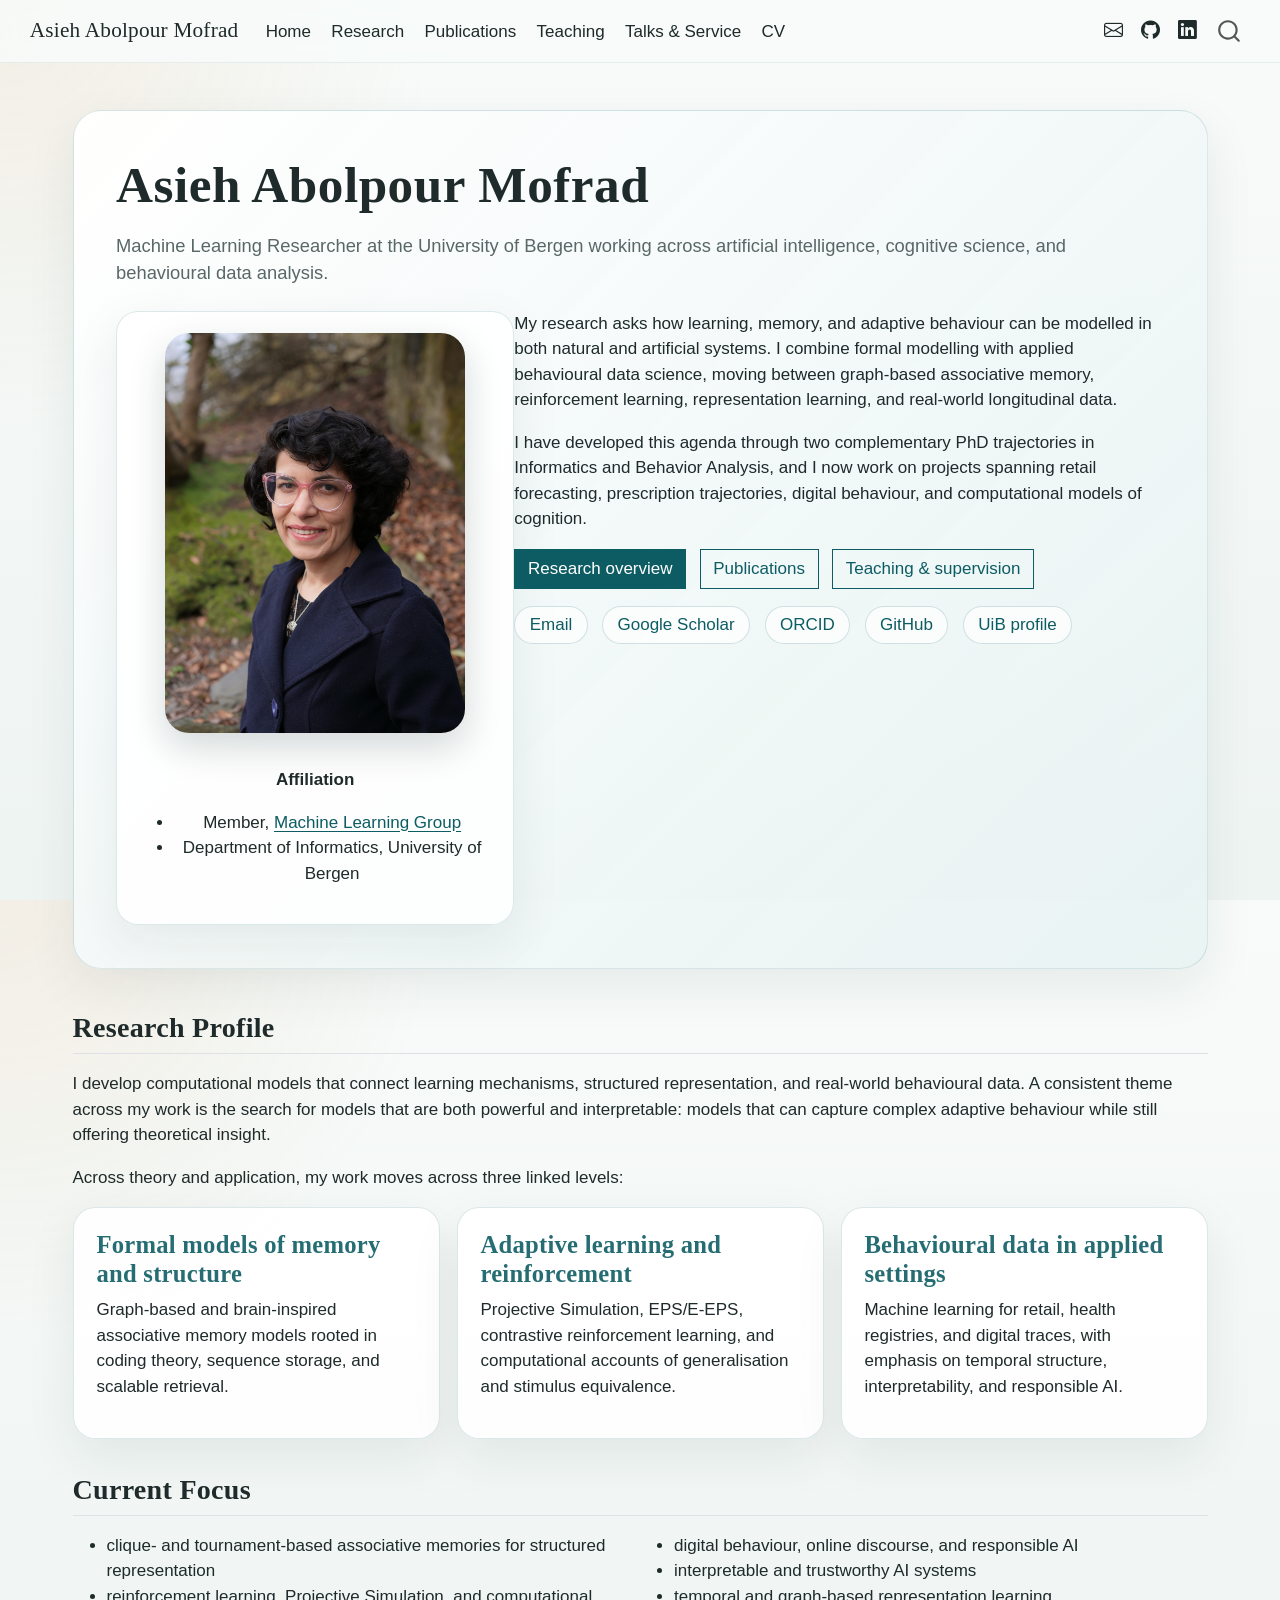
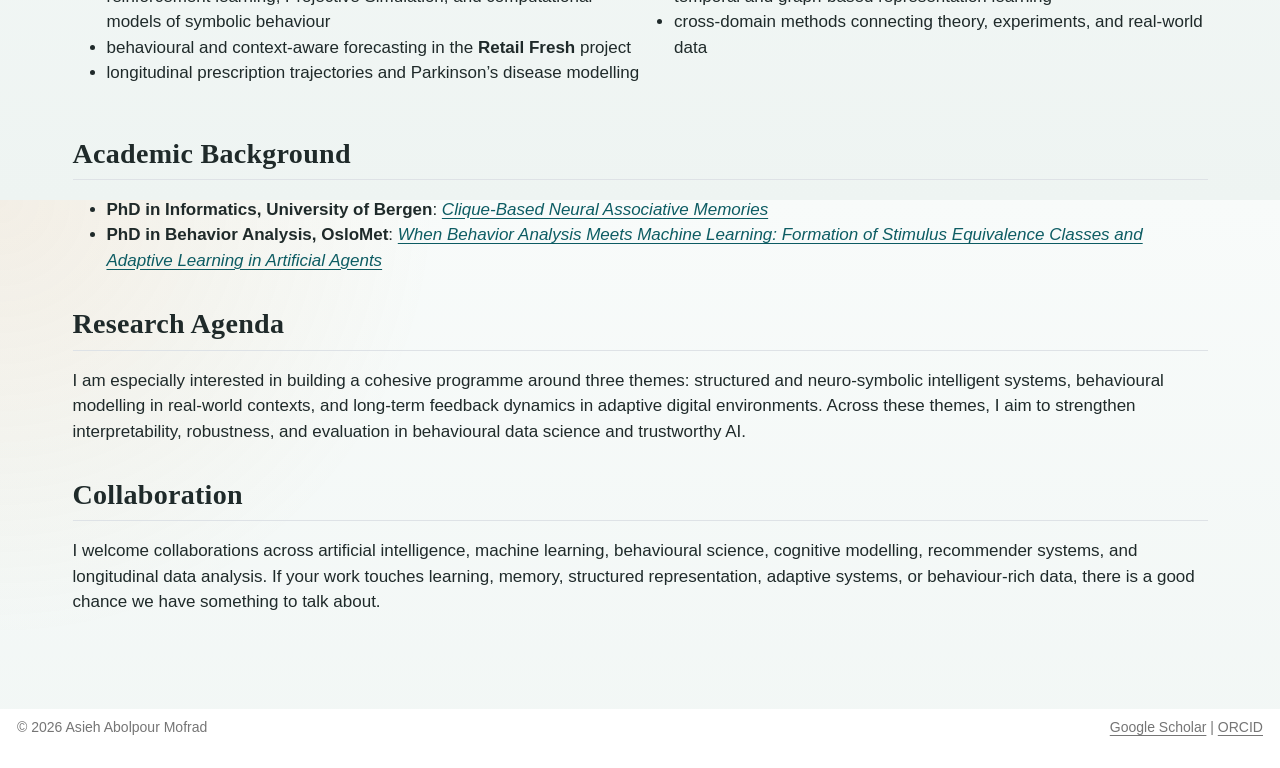
==== commit e2866931: "Make homepage intro order robust on mobile" ====
--- a/docs/index.html
+++ b/docs/index.html
@@ -158,14 +158,7 @@
 </div>
 </section>
 <div class="columns v-center">
-<div class="column hero-summary" style="width:62%;">
-<p>My research asks how learning, memory, and adaptive behaviour can be modelled in both natural and artificial systems. I combine formal modelling with applied behavioural data science, moving between graph-based associative memory, reinforcement learning, representation learning, and real-world longitudinal data.</p>
-<p>I have developed this agenda through two complementary PhD trajectories in Informatics and Behavior Analysis, and I now work on projects spanning retail forecasting, prescription trajectories, digital behaviour, and computational models of cognition.</p>
-<p><a href="./projects.html" class="btn btn-primary me-2">Research overview</a> <a href="./publications.html" class="btn btn-outline-primary me-2">Publications</a> <a href="./teaching.html" class="btn btn-outline-primary">Teaching &amp; supervision</a></p>
-<div class="pill-links">
-<p><a href="mailto:asieh.mofrad@uib.no">Email</a> <a href="https://scholar.google.co.uk/citations?user=jusB1uwAAAAJ">Google Scholar</a> <a href="https://orcid.org/0000-0002-2148-3756">ORCID</a> <a href="https://github.com/Asieh-A-Mofrad">GitHub</a> <a href="https://www.uib.no/en/find-employees/asieh.abolpour-mofrad">UiB profile</a></p>
-</div>
-</div><div class="column hero-aside" style="width:38%;">
+<div class="column hero-aside" style="width:38%;">
 <div class="profile-panel">
 <p><img src="images/asieh-pic.jpg" class="profile-image img-fluid" alt="Portrait of Asieh Abolpour Mofrad"></p>
 <p><strong>Affiliation</strong></p>
@@ -173,6 +166,13 @@
 <li>Member, <a href="https://www.uib.no/en/rg/ml/130730/machine-learning-group">Machine Learning Group</a></li>
 <li>Department of Informatics, University of Bergen</li>
 </ul>
+</div>
+</div><div class="column hero-summary" style="width:62%;">
+<p>My research asks how learning, memory, and adaptive behaviour can be modelled in both natural and artificial systems. I combine formal modelling with applied behavioural data science, moving between graph-based associative memory, reinforcement learning, representation learning, and real-world longitudinal data.</p>
+<p>I have developed this agenda through two complementary PhD trajectories in Informatics and Behavior Analysis, and I now work on projects spanning retail forecasting, prescription trajectories, digital behaviour, and computational models of cognition.</p>
+<p><a href="./projects.html" class="btn btn-primary me-2">Research overview</a> <a href="./publications.html" class="btn btn-outline-primary me-2">Publications</a> <a href="./teaching.html" class="btn btn-outline-primary">Teaching &amp; supervision</a></p>
+<div class="pill-links">
+<p><a href="mailto:asieh.mofrad@uib.no">Email</a> <a href="https://scholar.google.co.uk/citations?user=jusB1uwAAAAJ">Google Scholar</a> <a href="https://orcid.org/0000-0002-2148-3756">ORCID</a> <a href="https://github.com/Asieh-A-Mofrad">GitHub</a> <a href="https://www.uib.no/en/find-employees/asieh.abolpour-mofrad">UiB profile</a></p>
 </div>
 </div>
 </div>
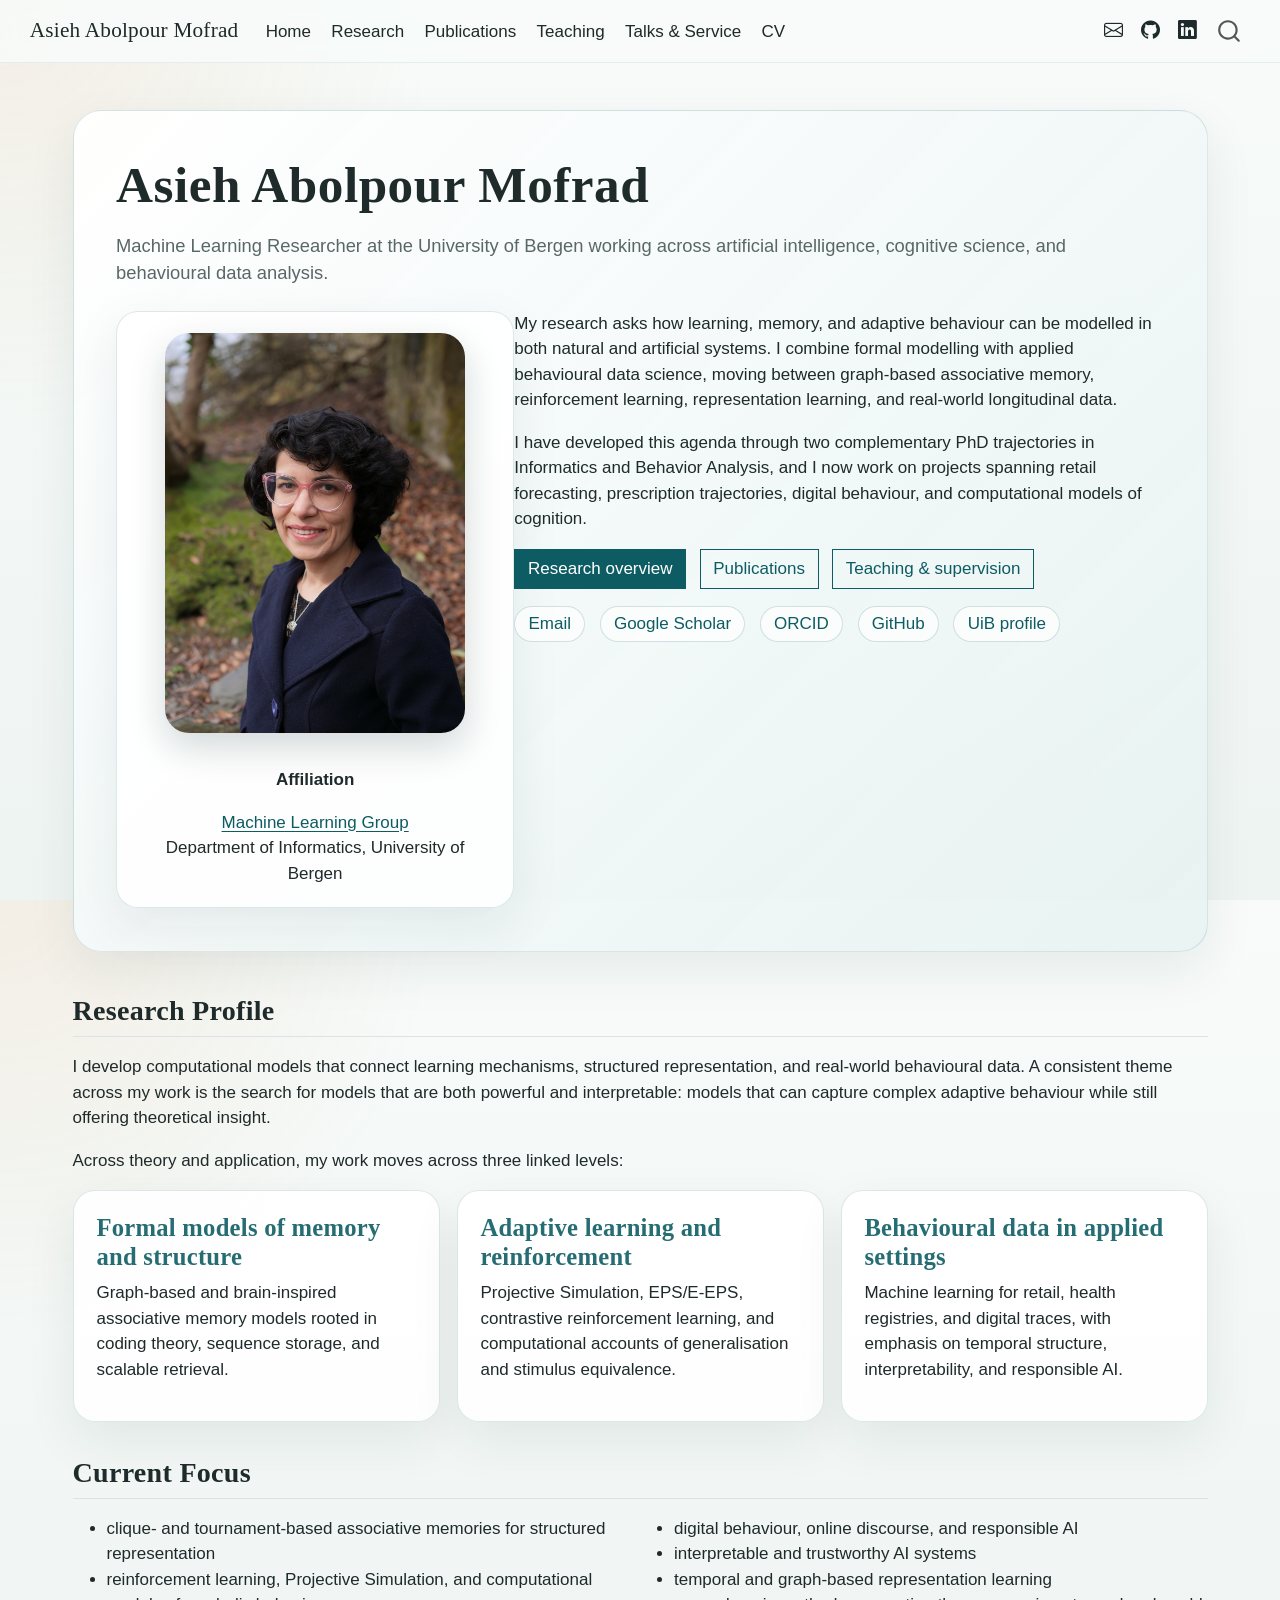
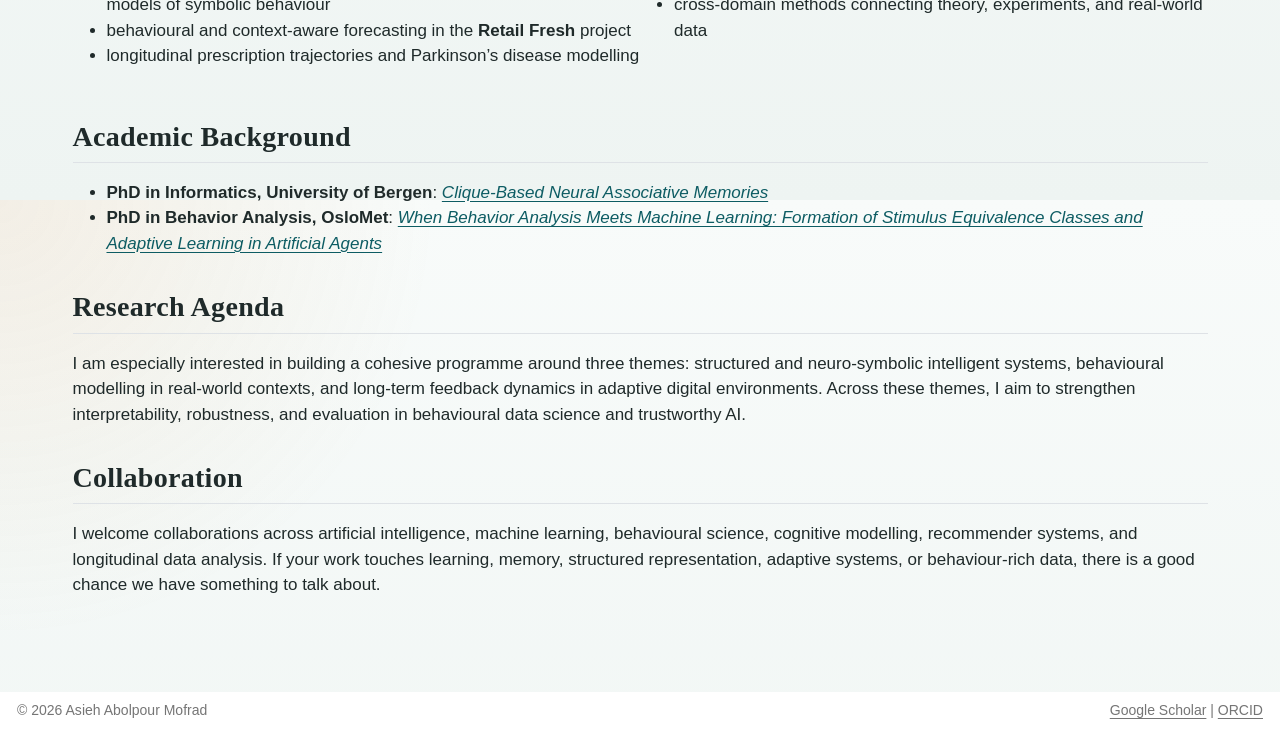
==== commit a382a42e: "Tighten mobile hero spacing" ====
--- a/docs/index.html
+++ b/docs/index.html
@@ -162,10 +162,8 @@
 <div class="profile-panel">
 <p><img src="images/asieh-pic.jpg" class="profile-image img-fluid" alt="Portrait of Asieh Abolpour Mofrad"></p>
 <p><strong>Affiliation</strong></p>
-<ul>
-<li>Member, <a href="https://www.uib.no/en/rg/ml/130730/machine-learning-group">Machine Learning Group</a></li>
-<li>Department of Informatics, University of Bergen</li>
-</ul>
+<p><a href="https://www.uib.no/en/rg/ml/130730/machine-learning-group">Machine Learning Group</a><br>
+Department of Informatics, University of Bergen</p>
 </div>
 </div><div class="column hero-summary" style="width:62%;">
 <p>My research asks how learning, memory, and adaptive behaviour can be modelled in both natural and artificial systems. I combine formal modelling with applied behavioural data science, moving between graph-based associative memory, reinforcement learning, representation learning, and real-world longitudinal data.</p>
--- a/docs/styles.css
+++ b/docs/styles.css
@@ -81,6 +81,10 @@
   text-align: center;
 }
 
+.profile-panel p:last-child {
+  margin-bottom: 0;
+}
+
 .profile-image {
   width: min(100%, 300px);
   aspect-ratio: 3 / 4;
@@ -105,8 +109,8 @@
 .pill-links {
   display: flex;
   flex-wrap: wrap;
-  gap: 0.85rem;
-  margin-top: 1rem;
+  gap: 0.65rem;
+  margin-top: 0.9rem;
 }
 
 .pill-links p {
@@ -119,7 +123,7 @@
 .pill-links a {
   display: inline-flex;
   align-items: center;
-  padding: 0.45rem 0.85rem;
+  padding: 0.4rem 0.78rem;
   border: 1px solid rgba(13, 92, 99, 0.18);
   border-radius: 999px;
   background: rgba(255, 255, 255, 0.72);
@@ -201,6 +205,7 @@
 
   .hero-aside {
     order: 1;
+    margin-bottom: 0.55rem;
   }
 
   .hero-banner {
@@ -223,16 +228,32 @@
     justify-content: center;
   }
 
+  .hero-summary .btn {
+    margin-bottom: 0.35rem;
+    padding: 0.45rem 0.75rem;
+  }
+
   .pill-links p {
     width: 100%;
     flex-direction: column;
+    gap: 0.55rem;
   }
 
   .card-grid {
     grid-template-columns: 1fr;
   }
 
+  .profile-panel {
+    padding: 1rem 1.05rem;
+  }
+
+  .profile-panel ul,
+  .profile-panel p {
+    margin-bottom: 0.45rem;
+  }
+
   .profile-image {
-    max-width: 240px;
-  }
-}
+    max-width: 220px;
+    margin-bottom: 0.75rem;
+  }
+}
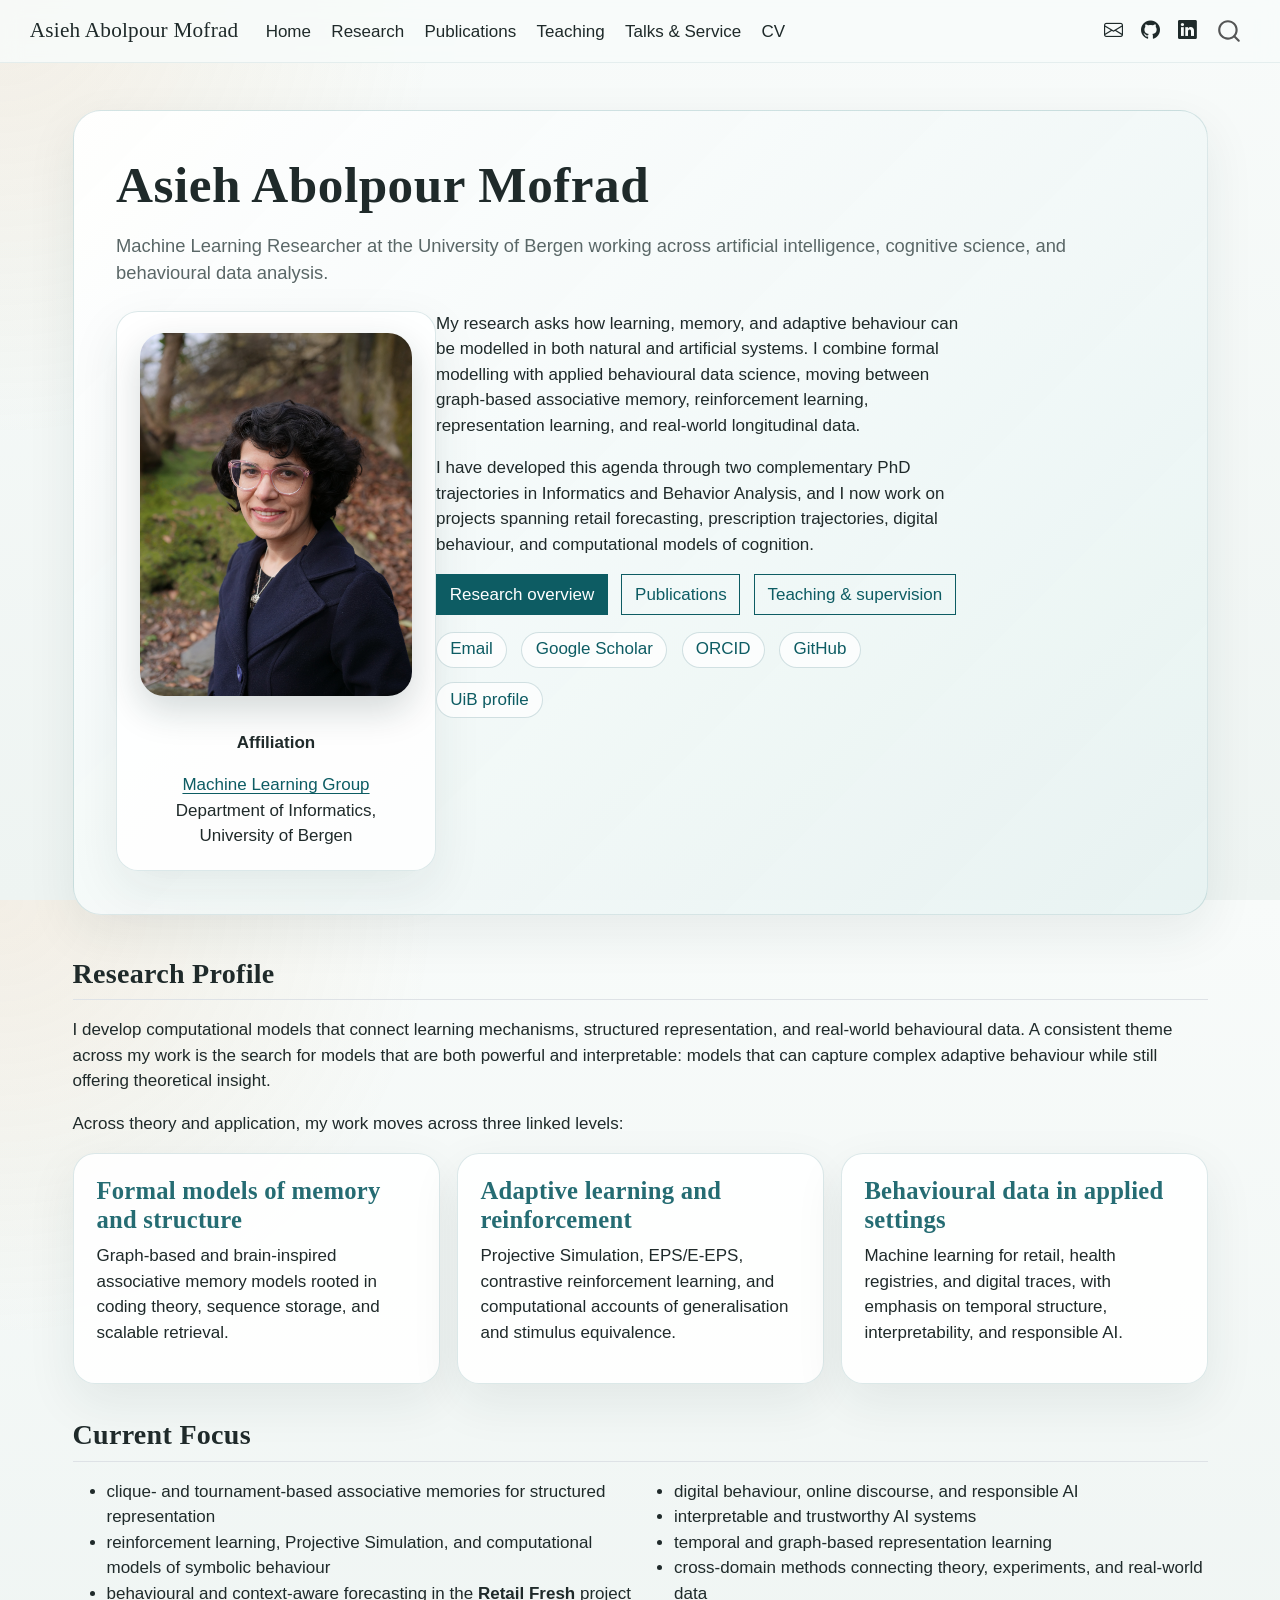
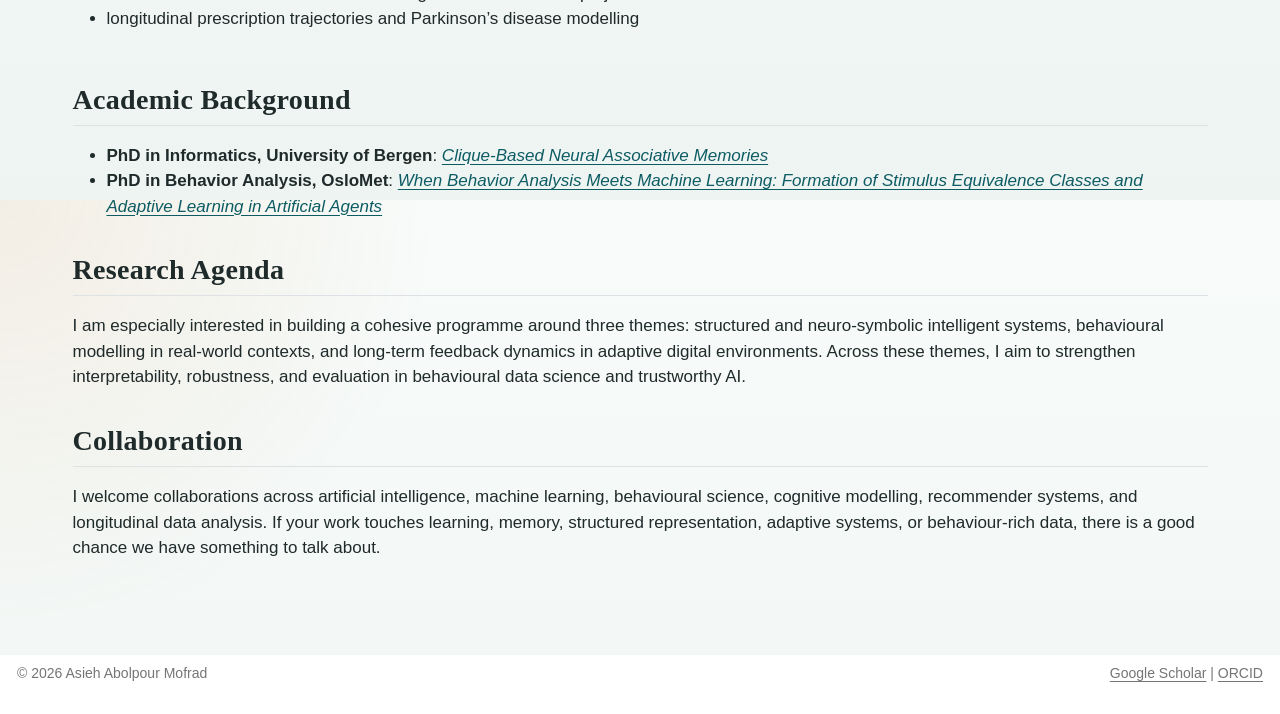
==== commit aab0cca3: "Strengthen desktop homepage column spacing" ====
--- a/docs/index.html
+++ b/docs/index.html
@@ -158,14 +158,14 @@
 </div>
 </section>
 <div class="columns v-center">
-<div class="column hero-aside" style="width:38%;">
+<div class="column hero-aside">
 <div class="profile-panel">
 <p><img src="images/asieh-pic.jpg" class="profile-image img-fluid" alt="Portrait of Asieh Abolpour Mofrad"></p>
 <p><strong>Affiliation</strong></p>
 <p><a href="https://www.uib.no/en/rg/ml/130730/machine-learning-group">Machine Learning Group</a><br>
 Department of Informatics, University of Bergen</p>
 </div>
-</div><div class="column hero-summary" style="width:62%;">
+</div><div class="column hero-summary">
 <p>My research asks how learning, memory, and adaptive behaviour can be modelled in both natural and artificial systems. I combine formal modelling with applied behavioural data science, moving between graph-based associative memory, reinforcement learning, representation learning, and real-world longitudinal data.</p>
 <p>I have developed this agenda through two complementary PhD trajectories in Informatics and Behavior Analysis, and I now work on projects spanning retail forecasting, prescription trajectories, digital behaviour, and computational models of cognition.</p>
 <p><a href="./projects.html" class="btn btn-primary me-2">Research overview</a> <a href="./publications.html" class="btn btn-outline-primary me-2">Publications</a> <a href="./teaching.html" class="btn btn-outline-primary">Teaching &amp; supervision</a></p>
--- a/docs/styles.css
+++ b/docs/styles.css
@@ -54,6 +54,11 @@
   margin-bottom: 1.4rem;
 }
 
+.hero-banner .columns {
+  gap: 2.5rem;
+  align-items: flex-start;
+}
+
 .hero-lead {
   font-size: 1.08rem;
   color: var(--site-muted);
@@ -62,10 +67,14 @@
 
 .hero-summary {
   order: 1;
+  flex: 1 1 0;
+  min-width: 0;
 }
 
 .hero-aside {
   order: 2;
+  flex: 0 0 320px;
+  max-width: 320px;
 }
 
 .profile-panel,
@@ -201,10 +210,13 @@
 
   .hero-summary {
     order: 2;
+    flex: 1 1 auto;
   }
 
   .hero-aside {
     order: 1;
+    flex: 1 1 auto;
+    max-width: none;
     margin-bottom: 0.55rem;
   }
 
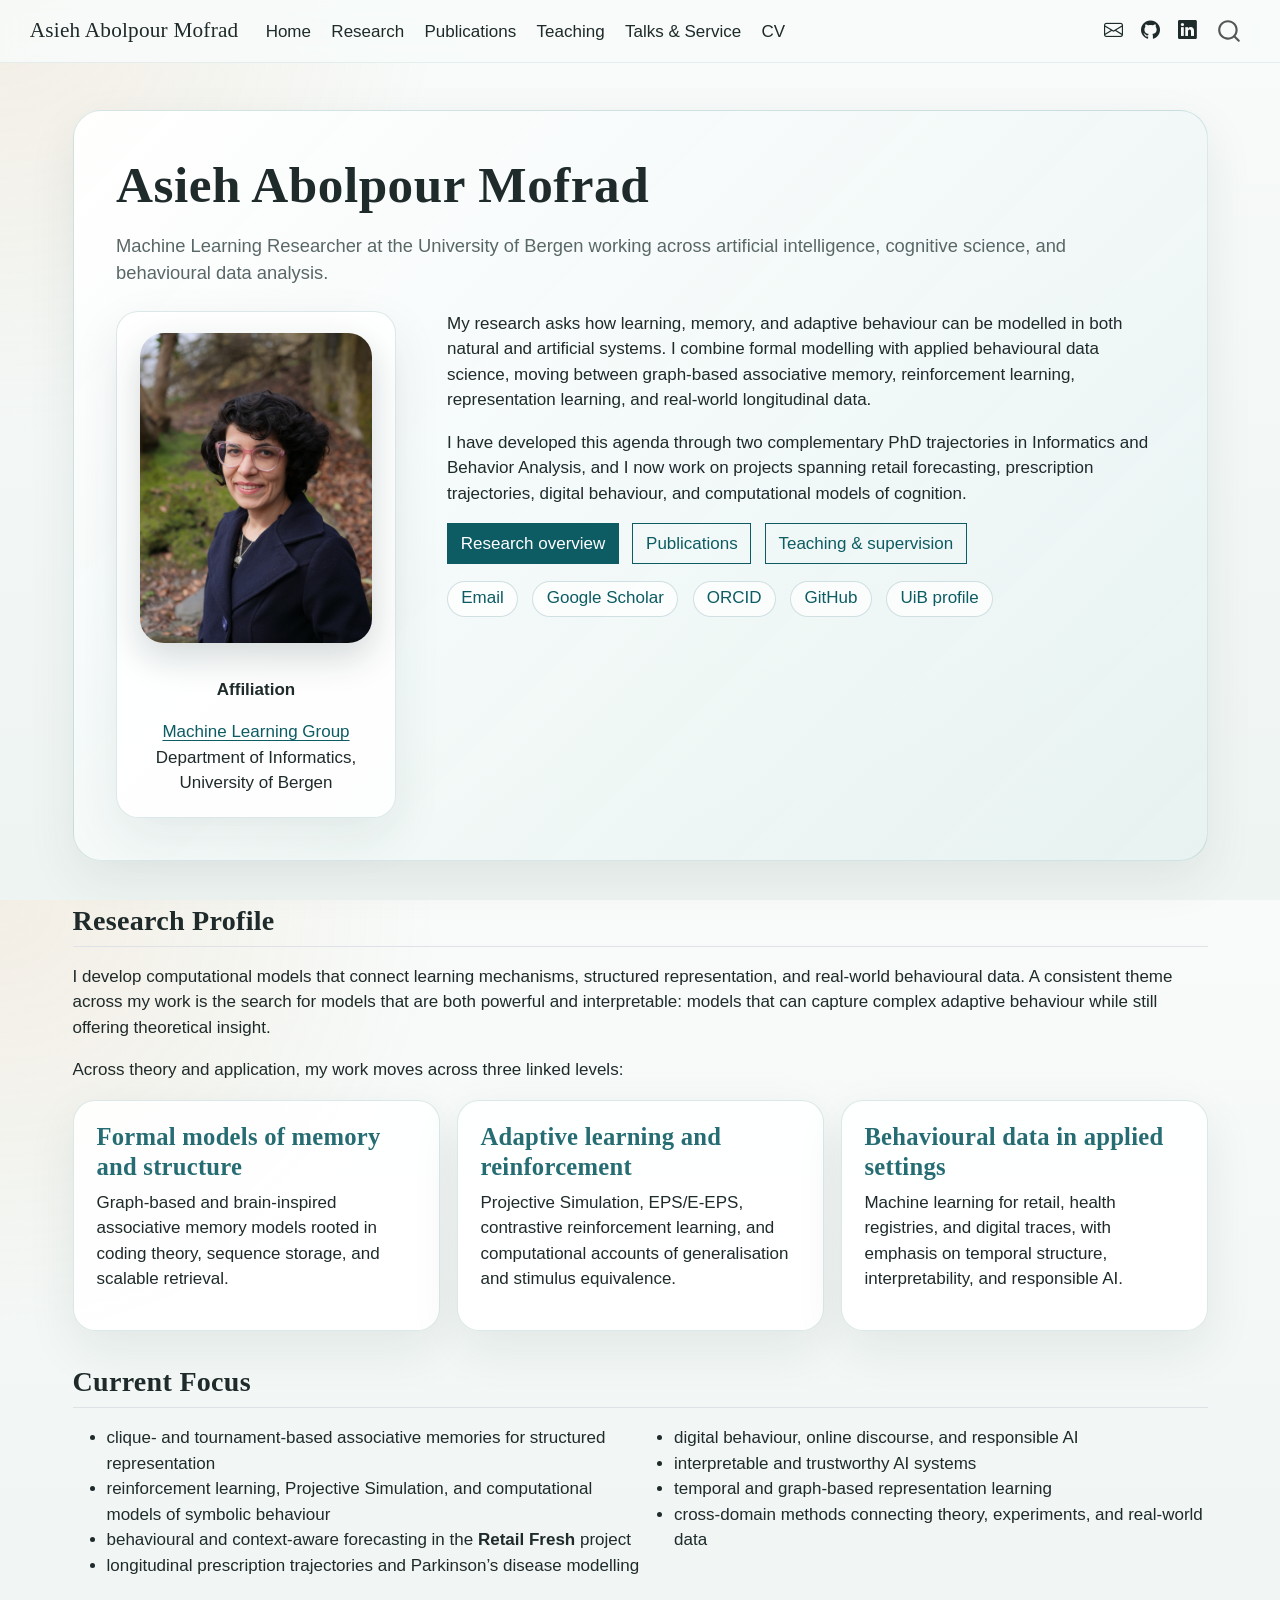
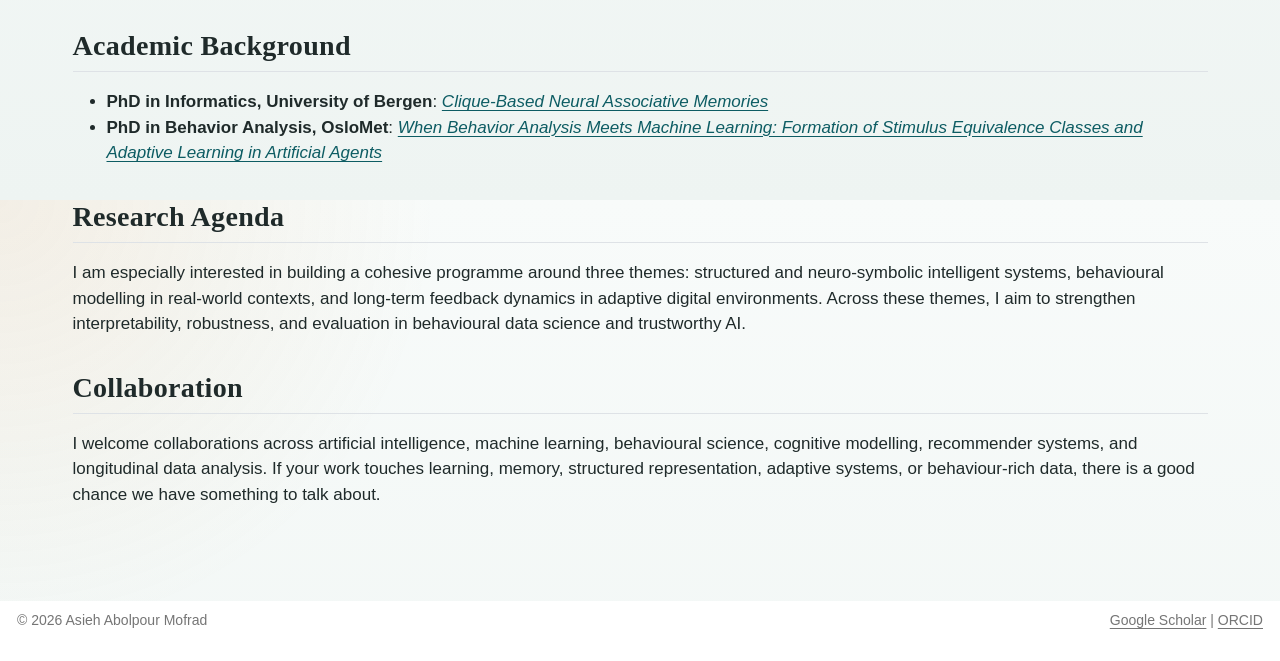
==== commit 4ce59ea4: "Use custom homepage hero grid" ====
--- a/docs/index.html
+++ b/docs/index.html
@@ -157,15 +157,16 @@
 <p>Machine Learning Researcher at the University of Bergen working across artificial intelligence, cognitive science, and behavioural data analysis.</p>
 </div>
 </section>
-<div class="columns v-center">
-<div class="column hero-aside">
+<div class="hero-layout">
+<div class="hero-aside">
 <div class="profile-panel">
 <p><img src="images/asieh-pic.jpg" class="profile-image img-fluid" alt="Portrait of Asieh Abolpour Mofrad"></p>
 <p><strong>Affiliation</strong></p>
 <p><a href="https://www.uib.no/en/rg/ml/130730/machine-learning-group">Machine Learning Group</a><br>
 Department of Informatics, University of Bergen</p>
 </div>
-</div><div class="column hero-summary">
+</div>
+<div class="hero-summary">
 <p>My research asks how learning, memory, and adaptive behaviour can be modelled in both natural and artificial systems. I combine formal modelling with applied behavioural data science, moving between graph-based associative memory, reinforcement learning, representation learning, and real-world longitudinal data.</p>
 <p>I have developed this agenda through two complementary PhD trajectories in Informatics and Behavior Analysis, and I now work on projects spanning retail forecasting, prescription trajectories, digital behaviour, and computational models of cognition.</p>
 <p><a href="./projects.html" class="btn btn-primary me-2">Research overview</a> <a href="./publications.html" class="btn btn-outline-primary me-2">Publications</a> <a href="./teaching.html" class="btn btn-outline-primary">Teaching &amp; supervision</a></p>
--- a/docs/styles.css
+++ b/docs/styles.css
@@ -54,9 +54,11 @@
   margin-bottom: 1.4rem;
 }
 
-.hero-banner .columns {
-  gap: 2.5rem;
-  align-items: flex-start;
+.hero-layout {
+  display: grid;
+  grid-template-columns: minmax(240px, 280px) minmax(0, 1fr);
+  gap: 3rem;
+  align-items: start;
 }
 
 .hero-lead {
@@ -66,15 +68,11 @@
 }
 
 .hero-summary {
-  order: 1;
-  flex: 1 1 0;
   min-width: 0;
 }
 
 .hero-aside {
-  order: 2;
-  flex: 0 0 320px;
-  max-width: 320px;
+  min-width: 0;
 }
 
 .profile-panel,
@@ -199,24 +197,17 @@
 }
 
 @media (max-width: 768px) {
-  .columns {
-    flex-direction: column;
+  .hero-layout {
+    grid-template-columns: 1fr;
     gap: 1rem;
-  }
-
-  .column {
-    width: 100% !important;
   }
 
   .hero-summary {
     order: 2;
-    flex: 1 1 auto;
   }
 
   .hero-aside {
     order: 1;
-    flex: 1 1 auto;
-    max-width: none;
     margin-bottom: 0.55rem;
   }
 
